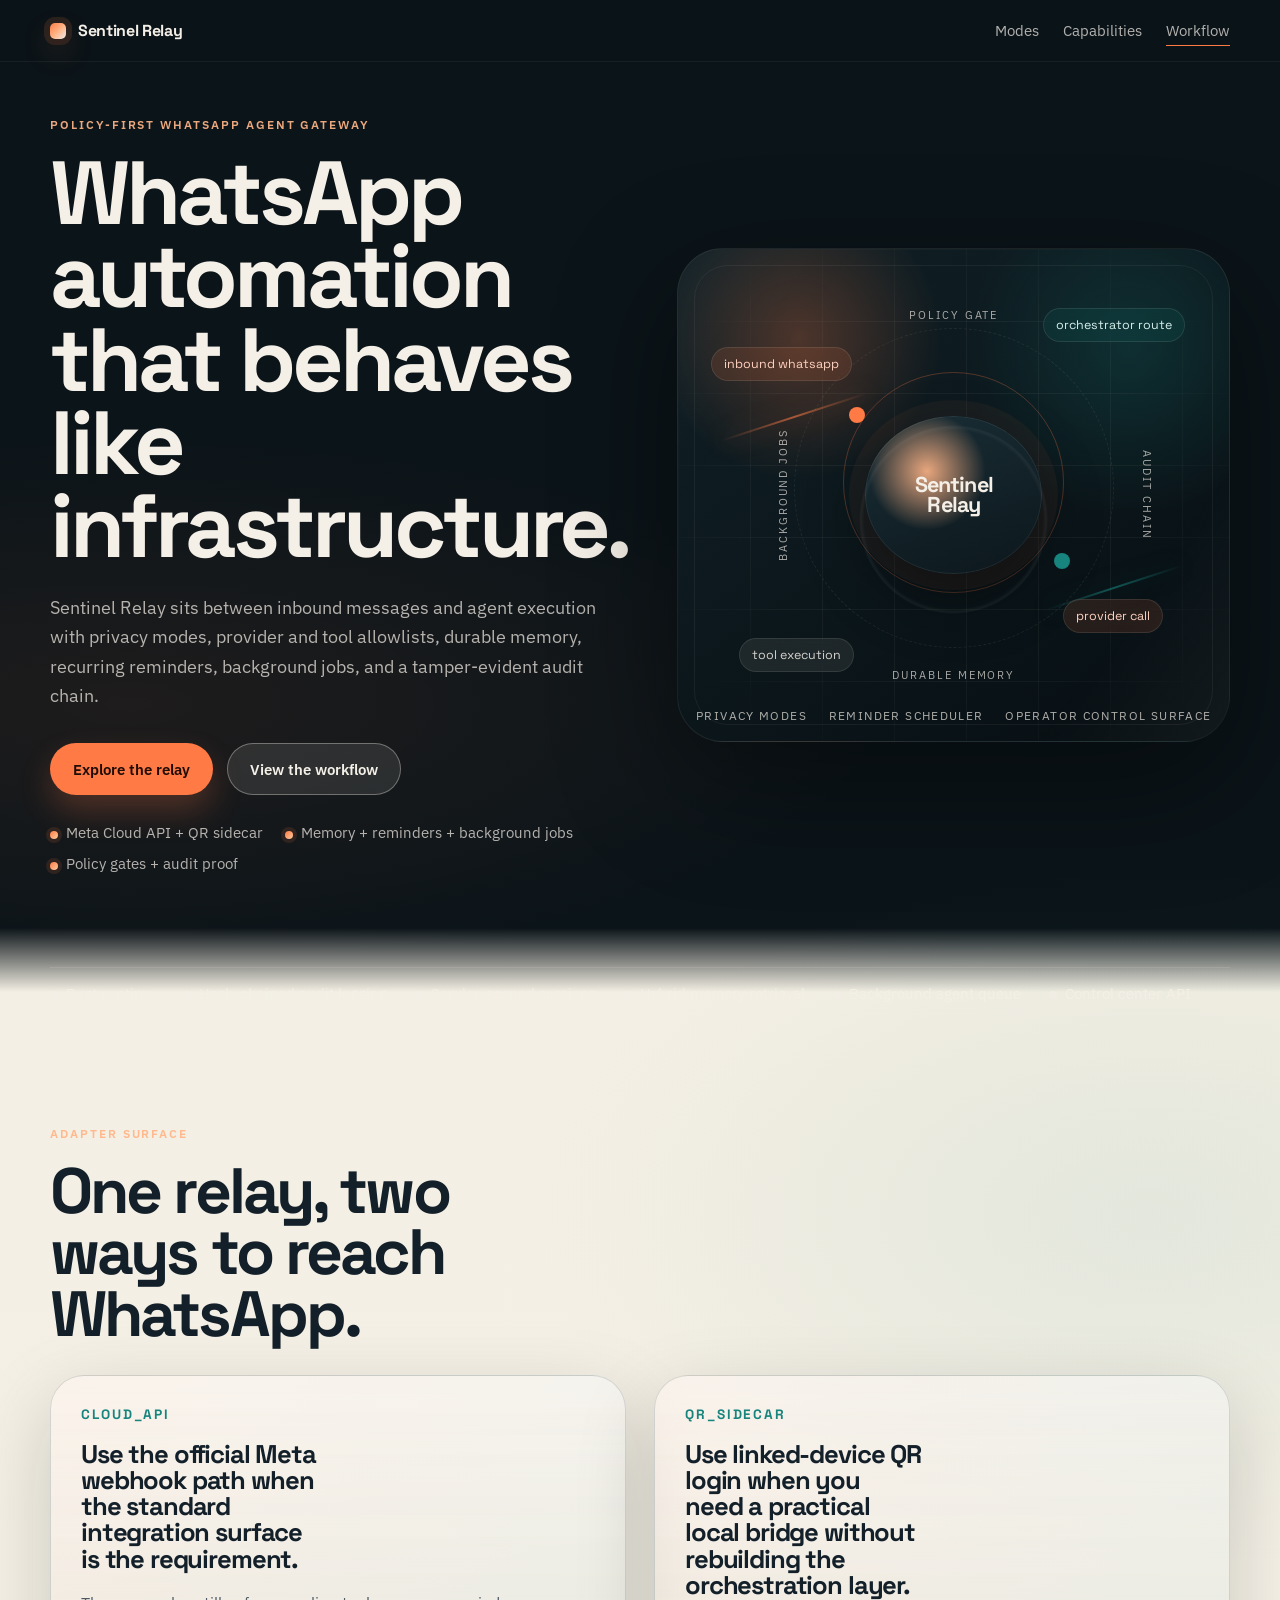
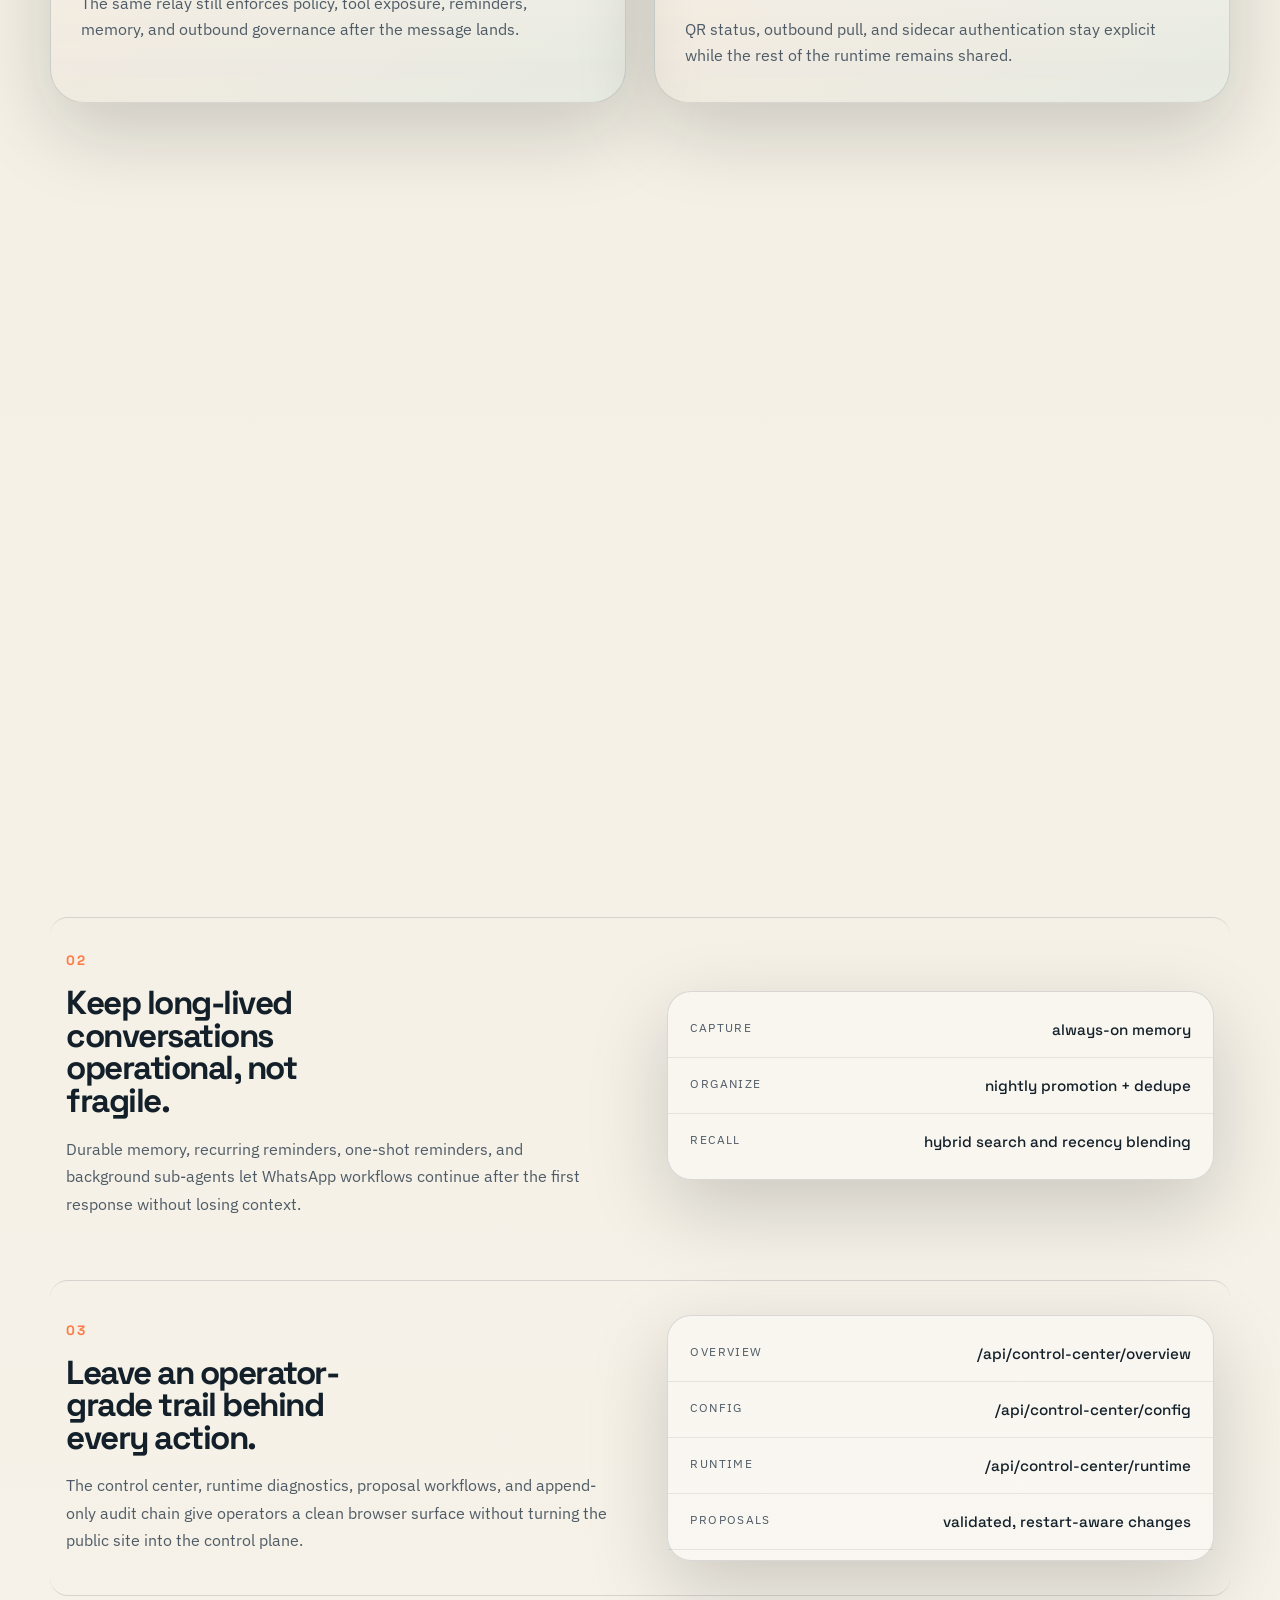
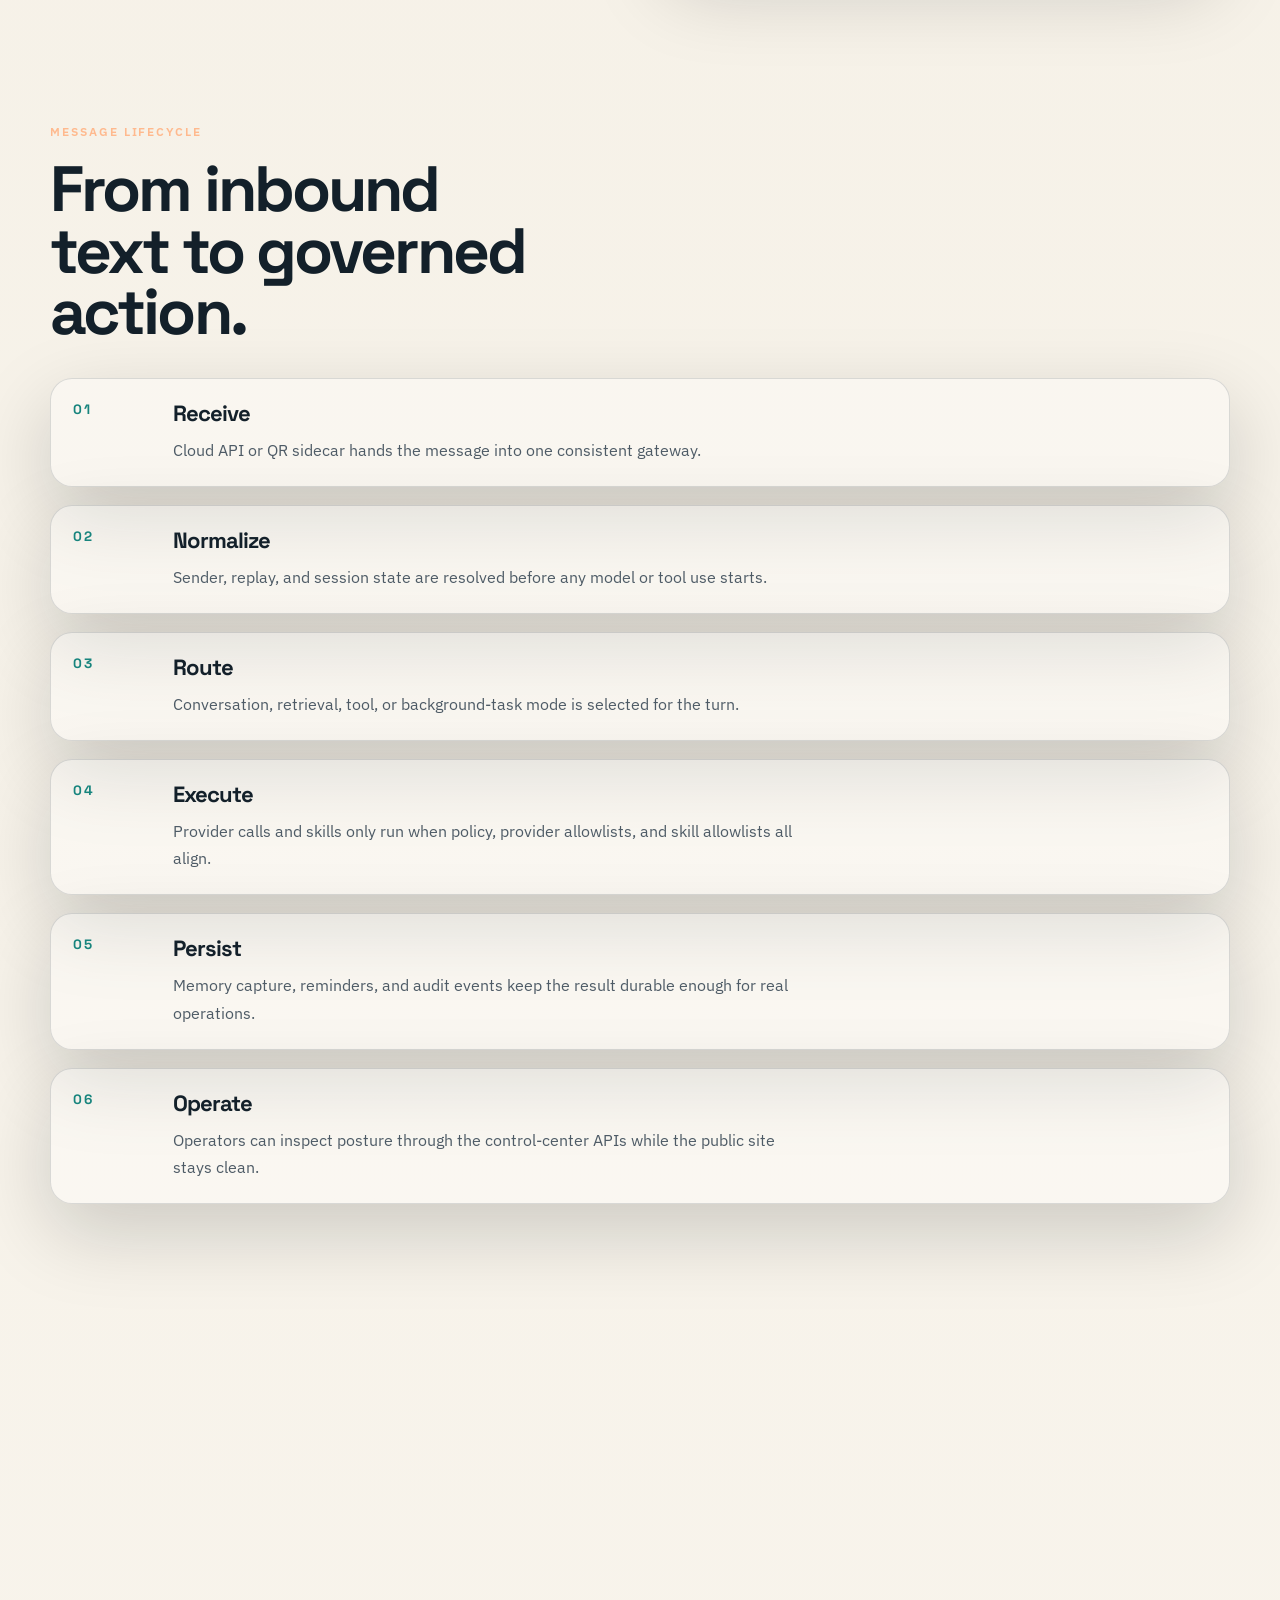
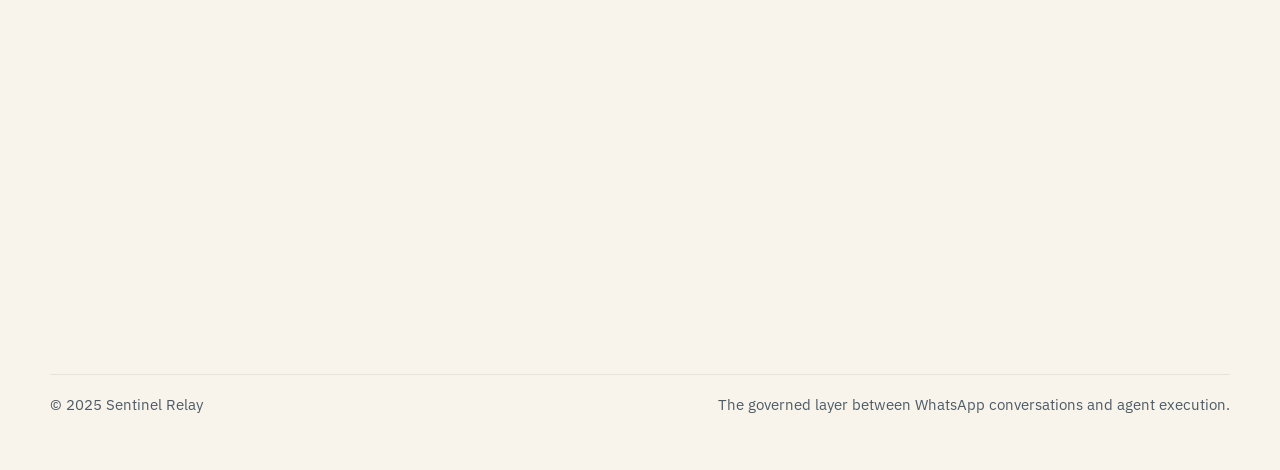
==== index.html @ 9d6b8638 "Import standalone marketing website from sentinel-relay" ====
<!DOCTYPE html>
<html lang="en">
<head>
    <meta charset="UTF-8">
    <meta name="viewport" content="width=device-width, initial-scale=1.0">
    <title>Sentinel Relay | Secure WhatsApp Agent Gateway</title>
    <meta name="description" content="Sentinel Relay is a security-first WhatsApp agent gateway with privacy modes, durable memory, recurring reminders, background jobs, and tamper-evident audit logging.">
    <meta name="theme-color" content="#0b1419">
    <meta name="color-scheme" content="light">
    <link rel="canonical" href="https://sentinelrelay.com/">
    <meta property="og:type" content="website">
    <meta property="og:site_name" content="Sentinel Relay">
    <meta property="og:title" content="Sentinel Relay | Secure WhatsApp Agent Gateway">
    <meta property="og:description" content="WhatsApp automation that behaves like infrastructure, with policy gates, durable memory, recurring reminders, and proof-grade audit trails.">
    <meta property="og:url" content="https://sentinelrelay.com/">
    <meta property="og:image" content="https://sentinelrelay.com/assets/og-image.png">
    <meta name="twitter:card" content="summary_large_image">
    <meta name="twitter:title" content="Sentinel Relay | Secure WhatsApp Agent Gateway">
    <meta name="twitter:description" content="A policy-first relay for governed WhatsApp automation.">
    <link rel="icon" href="./assets/favicon.svg" type="image/svg+xml">
    <link rel="stylesheet" href="./assets/style.css">
    <script type="application/ld+json">
        {
            "@context": "https://schema.org",
            "@type": "SoftwareApplication",
            "name": "Sentinel Relay",
            "url": "https://sentinelrelay.com/",
            "applicationCategory": "BusinessApplication",
            "operatingSystem": "Linux, macOS, Docker",
            "description": "Security-first WhatsApp agent gateway with privacy modes, durable memory, recurring reminders, background jobs, and tamper-evident audit logging."
        }
    </script>
</head>
<body>
    <div class="hero-shell">
        <header class="site-header">
            <a class="brand" href="#top" aria-label="Sentinel Relay home">
                <span class="brand-mark" aria-hidden="true"></span>
                <span class="brand-wordmark">Sentinel Relay</span>
            </a>
            <nav class="site-nav" aria-label="Primary">
                <a href="#modes">Modes</a>
                <a href="#capabilities">Capabilities</a>
                <a href="#workflow">Workflow</a>
            </nav>
        </header>

        <main id="top">
            <section class="hero">
                <div class="hero-copy">
                    <p class="eyebrow">Policy-first WhatsApp agent gateway</p>
                    <h1>WhatsApp automation that behaves like infrastructure.</h1>
                    <p class="lede">
                        Sentinel Relay sits between inbound messages and agent execution with privacy modes,
                        provider and tool allowlists, durable memory, recurring reminders, background jobs,
                        and a tamper-evident audit chain.
                    </p>
                    <div class="cta-row">
                        <a class="button button-primary" href="#capabilities">Explore the relay</a>
                        <a class="button button-secondary" href="#workflow">View the workflow</a>
                    </div>
                    <ul class="hero-signals" aria-label="Key product attributes">
                        <li>Meta Cloud API + QR sidecar</li>
                        <li>Memory + reminders + background jobs</li>
                        <li>Policy gates + audit proof</li>
                    </ul>
                    <p class="sr-only">Diagram showing Sentinel Relay as a central hub processing inbound WhatsApp messages through policy gates, tool execution, provider calls, and durable memory.</p>
                </div>

                <div class="hero-visual" aria-hidden="true">
                    <div class="relay-stage" data-tilt>
                        <div class="stage-grid"></div>
                        <div class="orbit orbit-outer"></div>
                        <div class="orbit orbit-inner"></div>
                        <div class="beam beam-inbound"></div>
                        <div class="beam beam-outbound"></div>
                        <div class="relay-core">
                            <span>Sentinel<br>Relay</span>
                        </div>
                        <div class="stage-label stage-label-top">policy gate</div>
                        <div class="stage-label stage-label-right">audit chain</div>
                        <div class="stage-label stage-label-bottom">durable memory</div>
                        <div class="stage-label stage-label-left">background jobs</div>
                        <div class="signal-tag signal-tag-inbound">inbound whatsapp</div>
                        <div class="signal-tag signal-tag-route">orchestrator route</div>
                        <div class="signal-tag signal-tag-tools">tool execution</div>
                        <div class="signal-tag signal-tag-provider">provider call</div>
                        <div class="signal-pulse signal-pulse-a"></div>
                        <div class="signal-pulse signal-pulse-b"></div>
                        <div class="stage-footer">
                            <span>privacy modes</span>
                            <span>reminder scheduler</span>
                            <span>operator control surface</span>
                        </div>
                    </div>
                </div>
            </section>

            <section class="proof-strip" aria-label="Product highlights">
                <p>Rust runtime</p>
                <p>Hash-chained audit logging</p>
                <p>Sender-scoped sessions</p>
                <p>Hybrid memory retrieval</p>
                <p>Background agent queue</p>
                <p>Control center API</p>
            </section>

            <section class="section modes" id="modes" data-reveal>
                <div class="section-heading">
                    <p class="eyebrow">Adapter surface</p>
                    <h2>One relay, two ways to reach WhatsApp.</h2>
                </div>
                <div class="mode-band">
                    <article class="mode-lane">
                        <p class="mode-token">cloud_api</p>
                        <h3>Use the official Meta webhook path when the standard integration surface is the requirement.</h3>
                        <p>The same relay still enforces policy, tool exposure, reminders, memory, and outbound governance after the message lands.</p>
                    </article>
                    <article class="mode-lane">
                        <p class="mode-token">qr_sidecar</p>
                        <h3>Use linked-device QR login when you need a practical local bridge without rebuilding the orchestration layer.</h3>
                        <p>QR status, outbound pull, and sidecar authentication stay explicit while the rest of the runtime remains shared.</p>
                    </article>
                </div>
            </section>

            <section class="section capabilities" id="capabilities">
                <div class="section-heading" data-reveal>
                    <p class="eyebrow">Governed automation</p>
                    <h2>Built for teams that need control before convenience.</h2>
                </div>

                <article class="capability capability-policy" data-reveal>
                    <div class="capability-copy">
                        <p class="capability-index">01</p>
                        <h3>Protect the boundary around every tool and provider call.</h3>
                        <p>
                            Sentinel Relay keeps privacy modes, allowlists, signature verification, replay checks,
                            and structured denials inside the runtime instead of hoping prompt text does the job.
                        </p>
                    </div>
                    <div class="capability-visual policy-visual" aria-hidden="true">
                        <span>local_only</span>
                        <span>redacted_remote</span>
                        <span>full_remote</span>
                        <span>allowlisted skills</span>
                        <span>provider timeouts</span>
                        <span>token-authenticated bridge</span>
                    </div>
                </article>

                <article class="capability capability-memory" data-reveal>
                    <div class="capability-copy">
                        <p class="capability-index">02</p>
                        <h3>Keep long-lived conversations operational, not fragile.</h3>
                        <p>
                            Durable memory, recurring reminders, one-shot reminders, and background sub-agents let
                            WhatsApp workflows continue after the first response without losing context.
                        </p>
                    </div>
                    <div class="capability-visual memory-visual" aria-hidden="true">
                        <div><span>capture</span><strong>always-on memory</strong></div>
                        <div><span>organize</span><strong>nightly promotion + dedupe</strong></div>
                        <div><span>recall</span><strong>hybrid search and recency blending</strong></div>
                    </div>
                </article>

                <article class="capability capability-ops" data-reveal>
                    <div class="capability-copy">
                        <p class="capability-index">03</p>
                        <h3>Leave an operator-grade trail behind every action.</h3>
                        <p>
                            The control center, runtime diagnostics, proposal workflows, and append-only audit chain
                            give operators a clean browser surface without turning the public site into the control plane.
                        </p>
                    </div>
                    <div class="capability-visual ops-visual" aria-hidden="true">
                        <div class="ops-line"><span>overview</span><strong>/api/control-center/overview</strong></div>
                        <div class="ops-line"><span>config</span><strong>/api/control-center/config</strong></div>
                        <div class="ops-line"><span>runtime</span><strong>/api/control-center/runtime</strong></div>
                        <div class="ops-line"><span>proposals</span><strong>validated, restart-aware changes</strong></div>
                    </div>
                </article>
            </section>

            <section class="section workflow" id="workflow">
                <div class="section-heading" data-reveal>
                    <p class="eyebrow">Message lifecycle</p>
                    <h2>From inbound text to governed action.</h2>
                </div>
                <ol class="flow-rail" data-reveal>
                    <li>
                        <span class="flow-step">01</span>
                        <div>
                            <h3>Receive</h3>
                            <p>Cloud API or QR sidecar hands the message into one consistent gateway.</p>
                        </div>
                    </li>
                    <li>
                        <span class="flow-step">02</span>
                        <div>
                            <h3>Normalize</h3>
                            <p>Sender, replay, and session state are resolved before any model or tool use starts.</p>
                        </div>
                    </li>
                    <li>
                        <span class="flow-step">03</span>
                        <div>
                            <h3>Route</h3>
                            <p>Conversation, retrieval, tool, or background-task mode is selected for the turn.</p>
                        </div>
                    </li>
                    <li>
                        <span class="flow-step">04</span>
                        <div>
                            <h3>Execute</h3>
                            <p>Provider calls and skills only run when policy, provider allowlists, and skill allowlists all align.</p>
                        </div>
                    </li>
                    <li>
                        <span class="flow-step">05</span>
                        <div>
                            <h3>Persist</h3>
                            <p>Memory capture, reminders, and audit events keep the result durable enough for real operations.</p>
                        </div>
                    </li>
                    <li>
                        <span class="flow-step">06</span>
                        <div>
                            <h3>Operate</h3>
                            <p>Operators can inspect posture through the control-center APIs while the public site stays clean.</p>
                        </div>
                    </li>
                </ol>
            </section>


            <section class="section final-cta" data-reveal>
                <p class="eyebrow">Sentinel Relay</p>
                <h2>When the chat surface is simple, the control plane should still be serious.</h2>
                <p>
                    Build WhatsApp workflows on a relay that remembers context, enforces boundaries,
                    and leaves proof behind.
                </p>
                <div class="cta-row">
                    <a class="button button-primary" href="#top">Back to top</a>
                    <a class="button button-secondary" href="#workflow">Review the flow</a>
                </div>
            </section>
        </main>

        <footer class="site-footer">
            <p>&copy; 2025 Sentinel Relay</p>
            <p>The governed layer between WhatsApp conversations and agent execution.</p>
        </footer>
    </div>

    <script src="./assets/app.js"></script>
</body>
</html>
---- assets/style.css ----
@import url("https://fonts.googleapis.com/css2?family=IBM+Plex+Sans:wght@400;500;600&family=Space+Grotesk:wght@400;500;700&display=swap");

:root {
    --paper: #f4efe4;
    --paper-strong: #ece5d8;
    --ink: #13202a;
    --ink-soft: #4e5b66;
    --ink-faint: rgba(19, 32, 42, 0.13);
    --hero: #0b1419;
    --hero-soft: #112127;
    --hero-ink: #f4efe7;
    --hero-muted: rgba(244, 239, 231, 0.72);
    --signal: #ff7a45;
    --signal-soft: rgba(255, 122, 69, 0.18);
    --teal: #17847d;
    --teal-soft: rgba(23, 132, 125, 0.18);
    --line: rgba(19, 32, 42, 0.14);
    --line-hero: rgba(244, 239, 231, 0.12);
    --shadow-soft: 0 28px 80px rgba(9, 15, 18, 0.18);
    --shadow-hero: 0 38px 120px rgba(0, 0, 0, 0.42);
    --radius-xl: 34px;
    --radius-lg: 24px;
    --radius-md: 18px;
    --page-width: min(1180px, calc(100vw - 40px));
}

* {
    box-sizing: border-box;
}

html {
    scroll-behavior: smooth;
}

body {
    margin: 0;
    color: var(--ink);
    background:
        radial-gradient(1200px 420px at 10% 44rem, rgba(255, 122, 69, 0.08), transparent 64%),
        radial-gradient(920px 520px at 90% 76rem, rgba(23, 132, 125, 0.08), transparent 68%),
        linear-gradient(180deg, var(--hero) 0, var(--hero) 58rem, var(--paper) 62rem, #f8f4ec 100%);
    font-family: "IBM Plex Sans", "Avenir Next", sans-serif;
    text-rendering: optimizeLegibility;
}

a {
    color: inherit;
    text-decoration: none;
}

button,
.button {
    font: inherit;
}

.hero-shell {
    width: 100%;
}

.site-header,
.section,
.proof-strip,
.site-footer {
    width: var(--page-width);
    margin-left: auto;
    margin-right: auto;
}

.site-header {
    padding: 20px 0;
    display: flex;
    align-items: center;
    justify-content: space-between;
    gap: 24px;
    position: sticky;
    top: 0;
    z-index: 100;
}

.site-header::before {
    content: "";
    position: absolute;
    top: 0;
    left: 50%;
    transform: translateX(-50%);
    width: 100vw;
    height: 100%;
    background: rgba(11, 20, 25, 0.88);
    backdrop-filter: blur(16px);
    -webkit-backdrop-filter: blur(16px);
    border-bottom: 1px solid rgba(244, 239, 231, 0.06);
    z-index: -1;
}

.brand {
    display: inline-flex;
    align-items: center;
    gap: 12px;
    color: var(--hero-ink);
    font-family: "Space Grotesk", "Avenir Next", sans-serif;
    font-size: 1rem;
    font-weight: 700;
    letter-spacing: -0.02em;
}

.brand-mark {
    width: 16px;
    height: 16px;
    border-radius: 5px;
    background:
        linear-gradient(135deg, var(--signal), #ffb486 52%, rgba(255, 255, 255, 0.92) 100%);
    box-shadow:
        0 0 0 6px rgba(255, 122, 69, 0.12),
        0 12px 28px rgba(255, 122, 69, 0.25);
}

.site-nav {
    display: inline-flex;
    align-items: center;
    gap: 24px;
    color: var(--hero-muted);
    font-size: 0.92rem;
}

.site-nav a {
    position: relative;
}

.site-nav a::after {
    content: "";
    position: absolute;
    left: 0;
    right: 0;
    bottom: -6px;
    height: 1px;
    background: var(--signal);
    transform: scaleX(0);
    transform-origin: left center;
    transition: transform 180ms ease;
}

.site-nav a:hover::after,
.site-nav a:focus-visible::after,
.site-nav a.is-active::after {
    transform: scaleX(1);
}

.hero {
    width: var(--page-width);
    min-height: min(100svh - 72px, 780px);
    margin: 0 auto;
    padding: 56px 0 84px;
    display: grid;
    grid-template-columns: 1fr minmax(0, 1.1fr);
    gap: 48px;
    align-items: center;
}

.hero-copy,
.hero-visual,
[data-reveal] {
    opacity: 0;
    transform: translateY(24px);
    transition:
        opacity 700ms ease,
        transform 700ms cubic-bezier(0.2, 0.8, 0.2, 1);
}

body.is-ready .hero-copy,
body.is-ready .hero-visual,
[data-reveal].is-visible {
    opacity: 1;
    transform: translateY(0);
}

.hero-copy {
    transition-delay: 80ms;
}

.hero-visual {
    transition-delay: 160ms;
}

.eyebrow {
    margin: 0 0 20px;
    color: rgba(255, 180, 134, 0.92);
    text-transform: uppercase;
    letter-spacing: 0.16em;
    font-size: 0.76rem;
    font-weight: 600;
}

.hero h1,
.section h2,
.capability h3,
.flow-rail h3,
.mode-lane h3,
.final-cta h2 {
    font-family: "Space Grotesk", "Avenir Next", sans-serif;
    letter-spacing: -0.045em;
}

.hero h1 {
    margin: 0;
    color: var(--hero-ink);
    font-size: clamp(3.4rem, 7vw, 6.8rem);
    line-height: 0.93;
}

.lede {
    margin: 24px 0 0;
    max-width: 35rem;
    color: var(--hero-muted);
    font-size: 1.12rem;
    line-height: 1.65;
}

.cta-row {
    display: flex;
    flex-wrap: wrap;
    gap: 14px;
    margin-top: 32px;
}

.button {
    display: inline-flex;
    align-items: center;
    justify-content: center;
    min-height: 52px;
    padding: 0 22px;
    border-radius: 999px;
    border: 1px solid transparent;
    font-size: 0.96rem;
    font-weight: 600;
    transition:
        transform 180ms ease,
        border-color 180ms ease,
        background-color 180ms ease,
        color 180ms ease;
}

.button:hover,
.button:focus-visible {
    transform: translateY(-2px);
}

.button-primary {
    background: var(--signal);
    color: #1f0c05;
    box-shadow: 0 16px 32px rgba(255, 122, 69, 0.24);
}

.button-secondary {
    border-color: rgba(244, 239, 231, 0.35);
    background: rgba(244, 239, 231, 0.1);
    color: var(--hero-ink);
}

.button-secondary:hover,
.button-secondary:focus-visible {
    border-color: rgba(244, 239, 231, 0.5);
    background: rgba(244, 239, 231, 0.15);
}

.hero-signals {
    list-style: none;
    padding: 0;
    margin: 28px 0 0;
    display: flex;
    flex-wrap: wrap;
    gap: 12px 22px;
    color: var(--hero-muted);
    font-size: 0.93rem;
}

.hero-signals li {
    position: relative;
    padding-left: 16px;
}

.hero-signals li::before {
    content: "";
    position: absolute;
    left: 0;
    top: 0.58em;
    width: 8px;
    height: 8px;
    border-radius: 50%;
    background: linear-gradient(135deg, var(--signal), #ffcc9e);
    box-shadow: 0 0 0 4px rgba(255, 122, 69, 0.12);
}

.hero-visual {
    position: relative;
    display: flex;
    justify-content: flex-end;
}

.relay-stage {
    --tilt-x: 0deg;
    --tilt-y: 0deg;
    position: relative;
    width: min(100%, 720px);
    aspect-ratio: 1.03 / 0.92;
    border-radius: 46px;
    overflow: hidden;
    background:
        radial-gradient(circle at 22% 18%, rgba(255, 122, 69, 0.26), transparent 24%),
        radial-gradient(circle at 82% 20%, rgba(23, 132, 125, 0.22), transparent 28%),
        linear-gradient(145deg, rgba(17, 33, 39, 0.98), rgba(7, 14, 18, 0.98));
    border: 1px solid rgba(244, 239, 231, 0.08);
    box-shadow: var(--shadow-hero);
    transform: perspective(1400px) rotateX(var(--tilt-x)) rotateY(var(--tilt-y)) translateZ(0);
    transition: transform 180ms ease-out;
}

.relay-stage::before {
    content: "";
    position: absolute;
    inset: 16px;
    border-radius: 34px;
    border: 1px solid rgba(244, 239, 231, 0.06);
    pointer-events: none;
}

.relay-stage::after {
    content: "";
    position: absolute;
    inset: 0;
    background:
        linear-gradient(125deg, rgba(255, 255, 255, 0.02), transparent 22%, transparent 78%, rgba(255, 255, 255, 0.05)),
        radial-gradient(circle at 50% 55%, transparent 0 23%, rgba(255, 255, 255, 0.05) 24%, transparent 24.5%);
    pointer-events: none;
}

.stage-grid {
    position: absolute;
    inset: 0;
    background-image:
        linear-gradient(rgba(244, 239, 231, 0.05) 1px, transparent 1px),
        linear-gradient(90deg, rgba(244, 239, 231, 0.05) 1px, transparent 1px);
    background-size: 72px 72px;
    mask-image: radial-gradient(circle at center, black 48%, transparent 88%);
}

.orbit,
.beam,
.relay-core,
.stage-label,
.signal-tag,
.signal-pulse,
.stage-footer {
    position: absolute;
}

.orbit {
    border-radius: 50%;
    border: 1px solid rgba(244, 239, 231, 0.08);
}

.orbit-outer {
    width: 58%;
    aspect-ratio: 1;
    left: 21%;
    top: 16%;
    border-style: dashed;
    animation: orbit-spin 20s linear infinite;
}

.orbit-inner {
    width: 40%;
    aspect-ratio: 1;
    left: 30%;
    top: 25%;
    border-color: rgba(255, 122, 69, 0.28);
    animation: orbit-spin 12s linear infinite reverse;
}

.beam {
    height: 2px;
    background: linear-gradient(90deg, transparent, rgba(255, 122, 69, 0.6), transparent);
    box-shadow: 0 0 24px rgba(255, 122, 69, 0.35);
}

.beam-inbound {
    width: 28%;
    left: 7%;
    top: 34%;
    transform: rotate(-18deg);
}

.beam-outbound {
    width: 26%;
    right: 8%;
    bottom: 31%;
    transform: rotate(-18deg);
    background: linear-gradient(90deg, transparent, rgba(23, 132, 125, 0.6), transparent);
    box-shadow: 0 0 24px rgba(23, 132, 125, 0.28);
}

.relay-core {
    inset: 34% 34%;
    display: grid;
    place-items: center;
    border-radius: 50%;
    background:
        radial-gradient(circle at 35% 35%, rgba(255, 180, 134, 0.9), transparent 38%),
        linear-gradient(160deg, #1a2e36, #0c171c);
    box-shadow:
        inset 0 0 0 1px rgba(244, 239, 231, 0.08),
        0 0 0 16px rgba(255, 122, 69, 0.05),
        0 26px 60px rgba(0, 0, 0, 0.4);
    color: var(--hero-ink);
    text-align: center;
    font-family: "Space Grotesk", "Avenir Next", sans-serif;
    font-size: clamp(1rem, 2vw, 1.35rem);
    font-weight: 700;
    letter-spacing: -0.04em;
    line-height: 0.94;
}

.stage-label {
    color: rgba(244, 239, 231, 0.68);
    text-transform: uppercase;
    letter-spacing: 0.18em;
    font-size: 0.67rem;
}

.stage-label-top {
    top: 12%;
    left: 50%;
    transform: translateX(-50%);
}

.stage-label-right {
    right: 7%;
    top: 50%;
    transform: translateY(-50%) rotate(90deg);
}

.stage-label-bottom {
    bottom: 12%;
    left: 50%;
    transform: translateX(-50%);
}

.stage-label-left {
    left: 7%;
    top: 50%;
    transform: translateY(-50%) rotate(-90deg);
}

.signal-tag {
    padding: 8px 12px;
    border-radius: 999px;
    border: 1px solid rgba(244, 239, 231, 0.1);
    backdrop-filter: blur(10px);
    font-family: "Space Grotesk", "Avenir Next", sans-serif;
    font-size: 0.78rem;
    white-space: nowrap;
}

.signal-tag-inbound {
    top: 20%;
    left: 6%;
    color: #ffd2c1;
    background: rgba(255, 122, 69, 0.12);
}

.signal-tag-route {
    top: 12%;
    right: 8%;
    color: #d7f0ed;
    background: rgba(23, 132, 125, 0.12);
}

.signal-tag-tools {
    bottom: 14%;
    left: 11%;
    color: rgba(244, 239, 231, 0.86);
    background: rgba(244, 239, 231, 0.08);
}

.signal-tag-provider {
    right: 12%;
    bottom: 22%;
    color: #ffd2c1;
    background: rgba(255, 122, 69, 0.12);
}

.signal-pulse {
    width: 16px;
    height: 16px;
    border-radius: 50%;
    background: var(--signal);
    box-shadow: 0 0 0 0 rgba(255, 122, 69, 0.38);
    animation: pulse 2.8s ease-out infinite;
}

.signal-pulse-a {
    top: 32%;
    left: 31%;
}

.signal-pulse-b {
    right: 29%;
    bottom: 35%;
    background: var(--teal);
    box-shadow: 0 0 0 0 rgba(23, 132, 125, 0.34);
    animation-delay: 1.1s;
}

.stage-footer {
    left: 18px;
    right: 18px;
    bottom: 18px;
    display: flex;
    justify-content: space-between;
    gap: 12px;
    color: rgba(244, 239, 231, 0.7);
    font-size: 0.72rem;
    text-transform: uppercase;
    letter-spacing: 0.12em;
}

.proof-strip {
    margin-top: 10px;
    padding: 16px 0 10px;
    display: flex;
    flex-wrap: wrap;
    gap: 14px 28px;
    color: rgba(244, 239, 231, 0.9);
    border-top: 1px solid var(--line-hero);
    border-bottom: 1px solid var(--line-hero);
}

.proof-strip p {
    margin: 0;
    position: relative;
    padding-left: 16px;
    font-size: 0.92rem;
}

.proof-strip p::before {
    content: "";
    position: absolute;
    left: 0;
    top: 0.5em;
    width: 8px;
    height: 8px;
    border-radius: 50%;
    background: rgba(244, 239, 231, 0.6);
}

.section {
    padding: 112px 0 0;
}

.section-heading {
    max-width: 54rem;
}

.section h2 {
    margin: 0;
    font-size: clamp(2.2rem, 5vw, 4.3rem);
    line-height: 0.96;
    max-width: 12ch;
}

.section-heading + * {
    margin-top: 30px;
}

.modes {
    color: var(--ink);
}

.mode-band {
    display: grid;
    grid-template-columns: repeat(2, minmax(0, 1fr));
    gap: 28px;
}

.mode-lane {
    padding: 30px 30px 34px;
    min-height: 300px;
    border-radius: var(--radius-xl);
    background:
        linear-gradient(180deg, rgba(255, 255, 255, 0.52), rgba(255, 255, 255, 0.12)),
        linear-gradient(145deg, rgba(255, 122, 69, 0.08), rgba(23, 132, 125, 0.08));
    border: 1px solid var(--line);
    box-shadow: var(--shadow-soft);
    transition: transform 220ms ease, box-shadow 220ms ease;
}

.mode-lane:hover {
    transform: translateY(-3px);
    box-shadow: 0 32px 90px rgba(9, 15, 18, 0.22);
}

.mode-token,
.capability-index,
.flow-step {
    margin: 0 0 18px;
    font-family: "Space Grotesk", "Avenir Next", sans-serif;
    font-size: 0.85rem;
    font-weight: 700;
    letter-spacing: 0.14em;
    text-transform: uppercase;
}

.mode-token {
    color: var(--teal);
}

.mode-lane h3 {
    margin: 0;
    font-size: clamp(1.5rem, 2vw, 2rem);
    line-height: 1.02;
    max-width: 14ch;
}

.mode-lane p:last-child {
    margin: 18px 0 0;
    max-width: 30rem;
    color: var(--ink-soft);
    line-height: 1.65;
}

.capabilities {
    display: grid;
    gap: 28px;
}

.capability {
    padding: 34px 16px;
    border-top: 1px solid var(--line);
    display: grid;
    grid-template-columns: 0.92fr minmax(280px, 0.88fr);
    gap: 30px;
    align-items: center;
    border-radius: var(--radius-md);
    transition: background-color 200ms ease;
}

.capability:hover {
    background-color: rgba(255, 255, 255, 0.18);
}

.capability:last-child {
    border-bottom: 1px solid var(--line);
}

.capability-index {
    color: var(--signal);
}

.capability h3 {
    margin: 0;
    font-size: clamp(1.7rem, 2.6vw, 2.7rem);
    line-height: 0.98;
    max-width: 14ch;
}

.capability-copy p:last-child {
    margin: 18px 0 0;
    max-width: 34rem;
    color: var(--ink-soft);
    line-height: 1.72;
}

.capability-visual {
    border-radius: var(--radius-lg);
    border: 1px solid var(--line);
    background: rgba(255, 255, 255, 0.38);
    box-shadow: var(--shadow-soft);
}

.policy-visual {
    padding: 20px;
    display: grid;
    grid-template-columns: repeat(2, minmax(0, 1fr));
    gap: 12px;
}

.policy-visual span {
    display: inline-flex;
    align-items: center;
    min-height: 54px;
    padding: 0 14px;
    border-radius: 16px;
    background: rgba(11, 20, 25, 0.03);
    color: var(--ink);
    font-family: "Space Grotesk", "Avenir Next", sans-serif;
    font-size: 0.9rem;
}

.memory-visual {
    padding: 10px 0;
}

.memory-visual div,
.ops-line,
.deployment-spec div {
    display: flex;
    justify-content: space-between;
    gap: 16px;
    padding: 18px 22px;
    border-bottom: 1px solid rgba(19, 32, 42, 0.09);
}

.memory-visual div:last-child,
.deployment-spec div:last-child {
    border-bottom: none;
}

.memory-visual span,
.ops-line span,
.deployment-spec span {
    color: var(--ink-soft);
    text-transform: uppercase;
    letter-spacing: 0.12em;
    font-size: 0.72rem;
}

.memory-visual strong,
.ops-line strong,
.deployment-spec strong {
    font-family: "Space Grotesk", "Avenir Next", sans-serif;
    font-size: 0.95rem;
    font-weight: 500;
    text-align: right;
}

.ops-visual {
    padding: 10px 0;
}

.workflow {
    padding-top: 128px;
}

.flow-rail {
    list-style: none;
    padding: 0;
    margin: 34px 0 0;
    display: grid;
    gap: 18px;
}

.flow-rail li {
    padding: 20px 22px 22px;
    display: grid;
    grid-template-columns: 88px minmax(0, 1fr);
    gap: 12px;
    border-radius: 22px;
    background: rgba(255, 255, 255, 0.34);
    border: 1px solid var(--line);
    box-shadow: var(--shadow-soft);
    opacity: 0;
    transform: translateY(16px);
    transition: opacity 500ms ease, transform 500ms ease, box-shadow 220ms ease;
}

.flow-rail.is-visible li {
    opacity: 1;
    transform: translateY(0);
}

.flow-rail.is-visible li:nth-child(2) { transition-delay: 80ms; }
.flow-rail.is-visible li:nth-child(3) { transition-delay: 160ms; }
.flow-rail.is-visible li:nth-child(4) { transition-delay: 240ms; }
.flow-rail.is-visible li:nth-child(5) { transition-delay: 320ms; }
.flow-rail.is-visible li:nth-child(6) { transition-delay: 400ms; }

.flow-rail li:hover {
    box-shadow: 0 32px 90px rgba(9, 15, 18, 0.22);
}

.flow-step {
    color: var(--teal);
    margin: 2px 0 0;
}

.flow-rail h3 {
    margin: 0;
    font-size: 1.38rem;
}

.flow-rail p {
    margin: 10px 0 0;
    color: var(--ink-soft);
    line-height: 1.7;
    max-width: 40rem;
}

.deployment {
    padding: 34px 0;
    display: grid;
    grid-template-columns: 0.95fr minmax(320px, 0.85fr);
    gap: 24px;
    align-items: start;
}

.deployment h2 {
    max-width: 10.5ch;
}

.deployment h2 span {
    color: var(--signal);
}

.deployment-copy p:last-child {
    margin: 22px 0 0;
    max-width: 33rem;
    color: var(--ink-soft);
    line-height: 1.72;
}

.deployment-spec {
    border-radius: var(--radius-xl);
    border: 1px solid var(--line);
    background:
        linear-gradient(180deg, rgba(255, 255, 255, 0.52), rgba(255, 255, 255, 0.18)),
        linear-gradient(145deg, rgba(23, 132, 125, 0.07), rgba(255, 122, 69, 0.06));
    box-shadow: var(--shadow-soft);
    overflow: hidden;
}

.final-cta {
    margin-top: 128px;
    padding: 48px 0 92px;
    border-top: 1px solid var(--line);
}

.final-cta h2 {
    margin: 0;
    max-width: 12ch;
    font-size: clamp(2.2rem, 5vw, 4.6rem);
    line-height: 0.95;
}

.final-cta p:nth-of-type(2) {
    margin: 20px 0 0;
    max-width: 34rem;
    color: var(--ink-soft);
    font-size: 1.05rem;
    line-height: 1.72;
}

.site-footer {
    padding: 0 0 56px;
    display: flex;
    justify-content: space-between;
    gap: 20px;
    color: var(--ink-soft);
    font-size: 0.92rem;
    border-top: 1px solid rgba(19, 32, 42, 0.08);
}

.site-footer p {
    margin: 20px 0 0;
}

@keyframes orbit-spin {
    to {
        transform: rotate(360deg);
    }
}

@keyframes pulse {
    0% {
        box-shadow: 0 0 0 0 rgba(255, 122, 69, 0.38);
    }

    100% {
        box-shadow: 0 0 0 24px rgba(255, 122, 69, 0);
    }
}

@media (prefers-reduced-motion: reduce) {
    html {
        scroll-behavior: auto;
    }

    *,
    *::before,
    *::after {
        animation: none !important;
        transition: none !important;
    }

    .hero-copy,
    .hero-visual,
    [data-reveal],
    .flow-rail li {
        opacity: 1;
        transform: none;
    }
}

@media (max-width: 1120px) {
    body {
        background:
            radial-gradient(760px 320px at 10% 36rem, rgba(255, 122, 69, 0.08), transparent 64%),
            radial-gradient(640px 340px at 90% 70rem, rgba(23, 132, 125, 0.08), transparent 68%),
            linear-gradient(180deg, var(--hero) 0, var(--hero) 60rem, var(--paper) 64rem, #f8f4ec 100%);
    }

    .hero {
        min-height: auto;
        grid-template-columns: 1fr;
        padding-top: 48px;
        gap: 28px;
    }

    .hero-visual {
        justify-content: stretch;
    }

    .relay-stage {
        width: 100%;
    }

    .mode-band,
    .capability,
    .deployment {
        grid-template-columns: 1fr;
    }
}

@media (max-width: 760px) {
    :root {
        --page-width: min(100vw - 24px, 1180px);
    }

    body {
        background:
            linear-gradient(180deg, var(--hero) 0, var(--hero) 54rem, var(--paper) 58rem, #f8f4ec 100%);
    }

    .site-header {
        flex-direction: column;
        align-items: flex-start;
        gap: 14px;
    }

    .site-nav {
        gap: 16px;
        flex-wrap: wrap;
        font-size: 0.88rem;
    }

    .hero {
        padding-bottom: 60px;
    }
    .hero h1 {
        font-size: clamp(2.8rem, 15vw, 4.4rem);
    }

    .lede {
        font-size: 1rem;
    }

    .hero-signals,
    .proof-strip,
    .site-footer {
        flex-direction: column;
        gap: 12px;
    }

    .relay-stage {
        aspect-ratio: 1 / 1.04;
    }

    .stage-footer {
        flex-direction: column;
        align-items: flex-start;
    }

    .policy-visual {
        grid-template-columns: 1fr;
    }

    .flow-rail li {
        grid-template-columns: 1fr;
    }

    .memory-visual div,
    .ops-line,
    .deployment-spec div {
        flex-direction: column;
    }

    .memory-visual strong,
    .ops-line strong,
    .deployment-spec strong {
        text-align: left;
    }

    .final-cta {
        margin-top: 96px;
        padding-bottom: 72px;
    }

    .flow-rail li {
        opacity: 1;
        transform: none;
    }
}

.button:focus-visible {
    outline: 2px solid var(--signal);
    outline-offset: 3px;
}

.site-nav a:focus-visible {
    outline: 2px solid var(--signal);
    outline-offset: 4px;
    border-radius: 4px;
}

.sr-only {
    position: absolute;
    width: 1px;
    height: 1px;
    padding: 0;
    margin: -1px;
    overflow: hidden;
    clip: rect(0, 0, 0, 0);
    white-space: nowrap;
    border-width: 0;
}
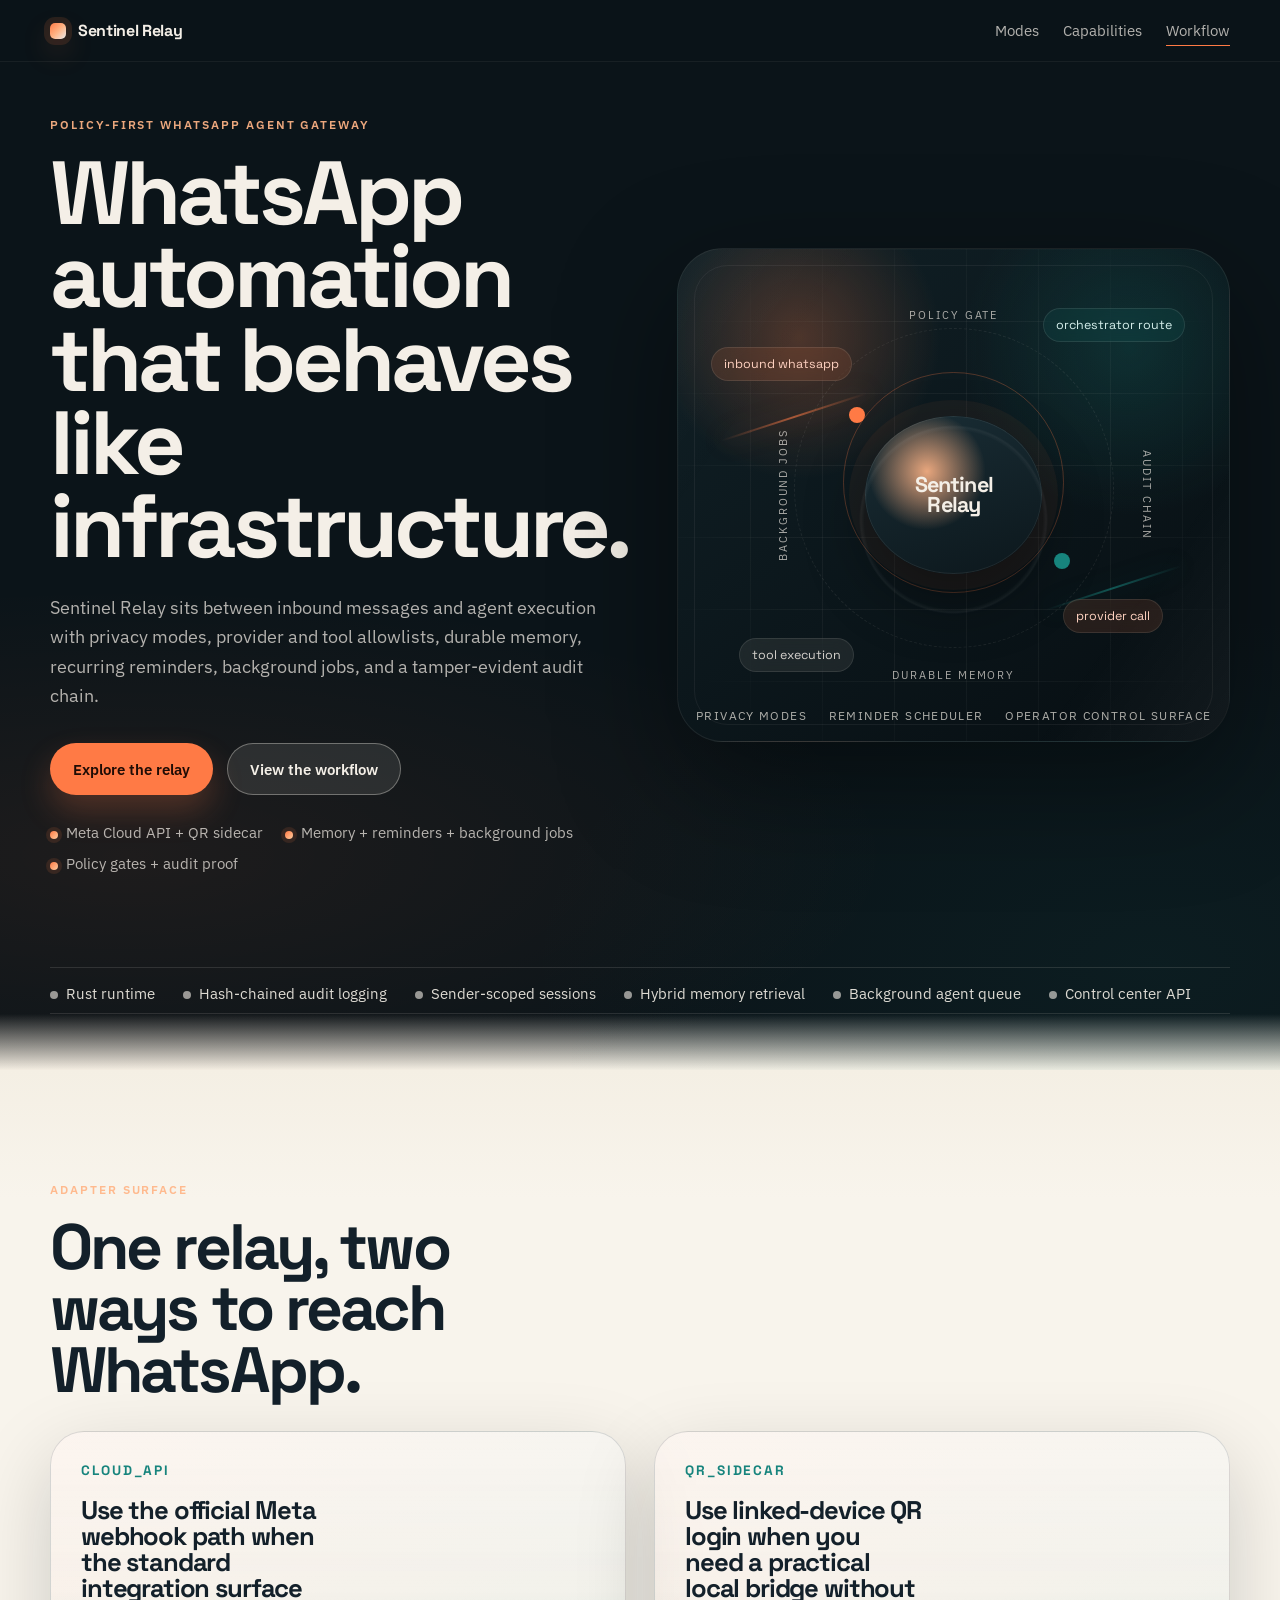
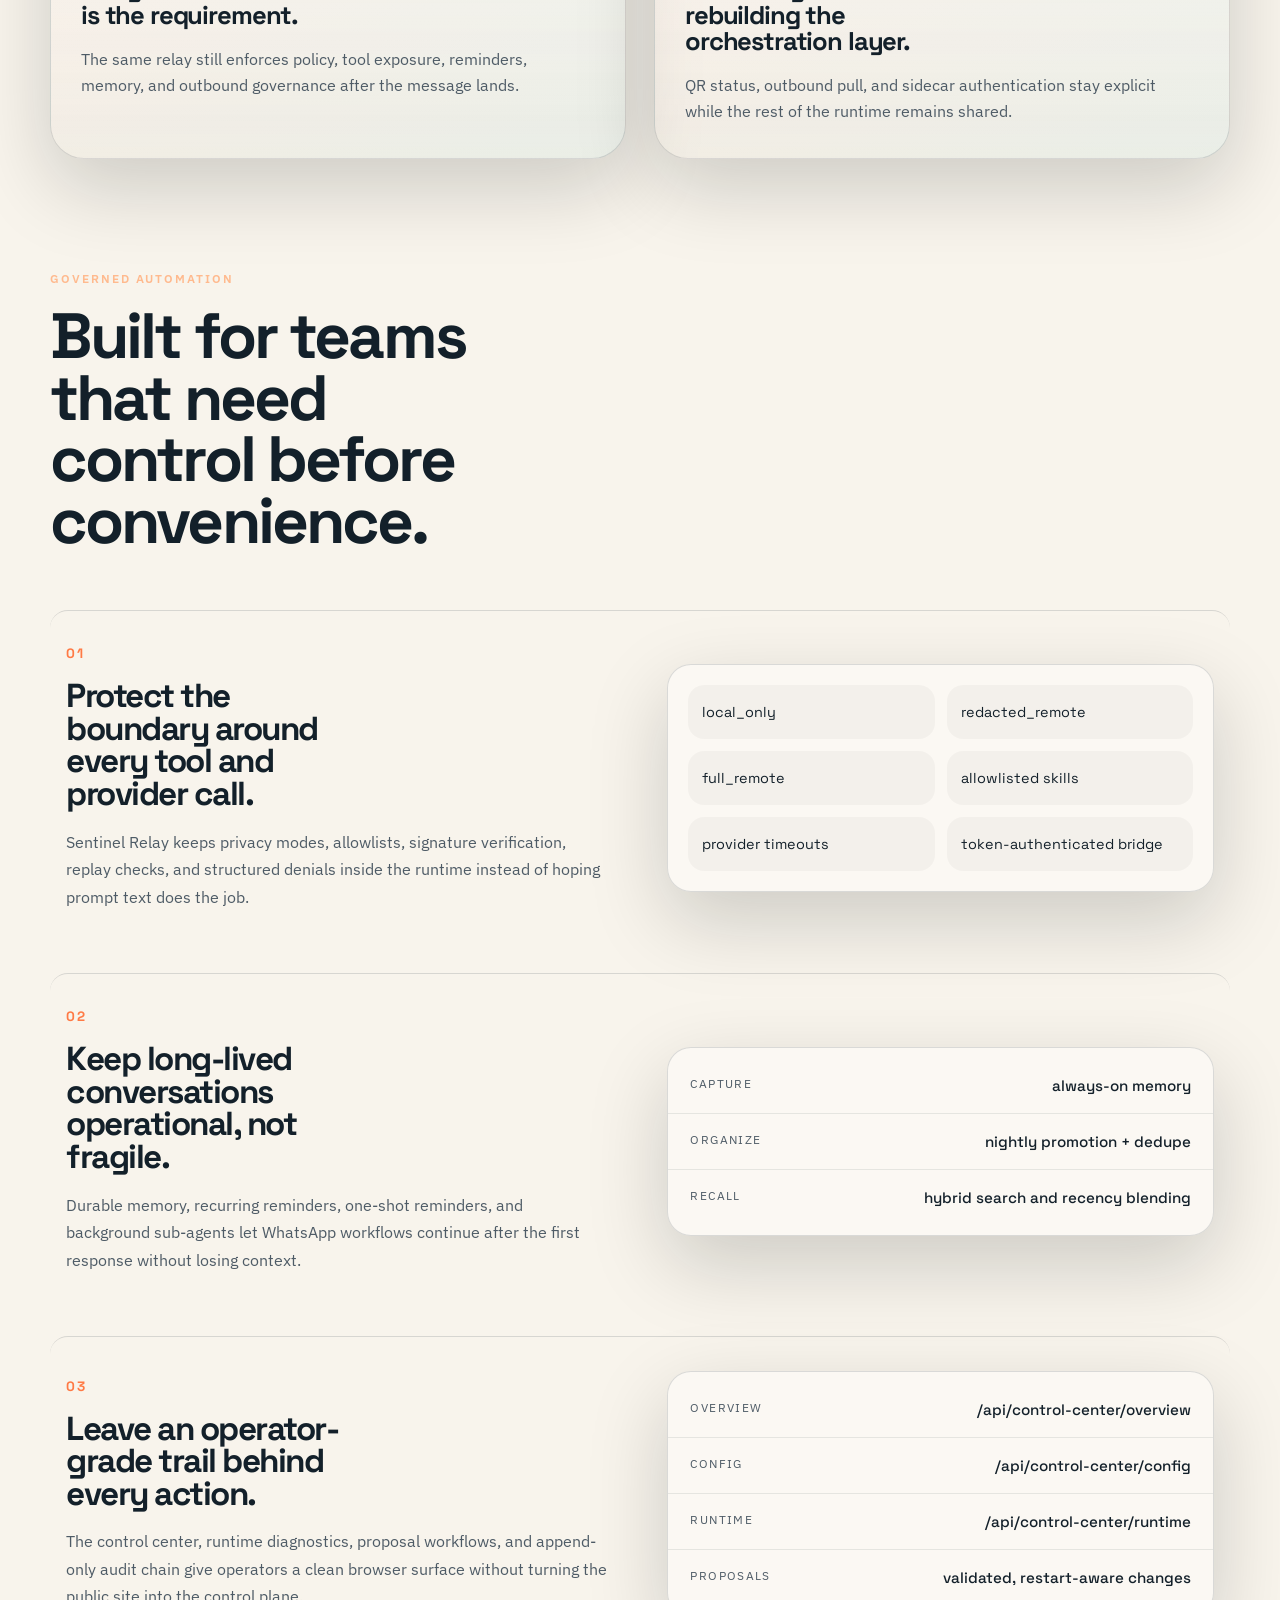
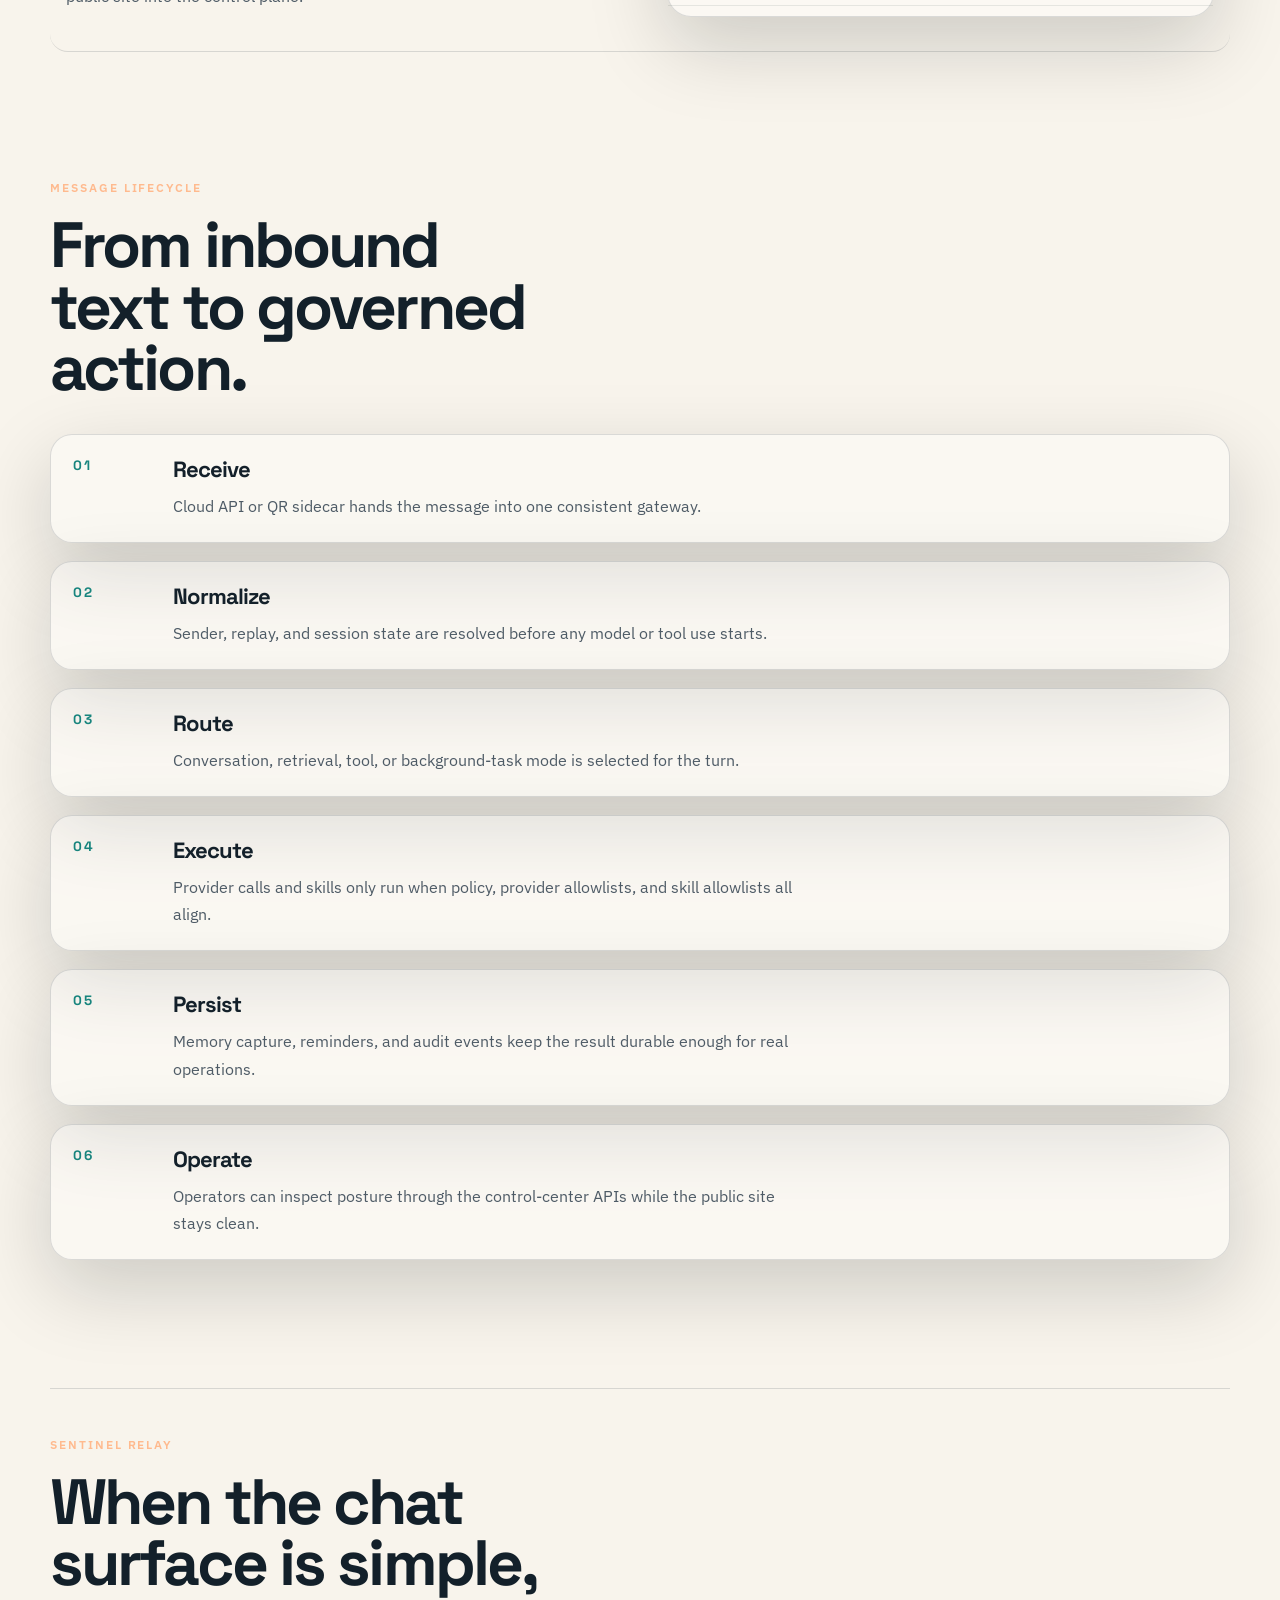
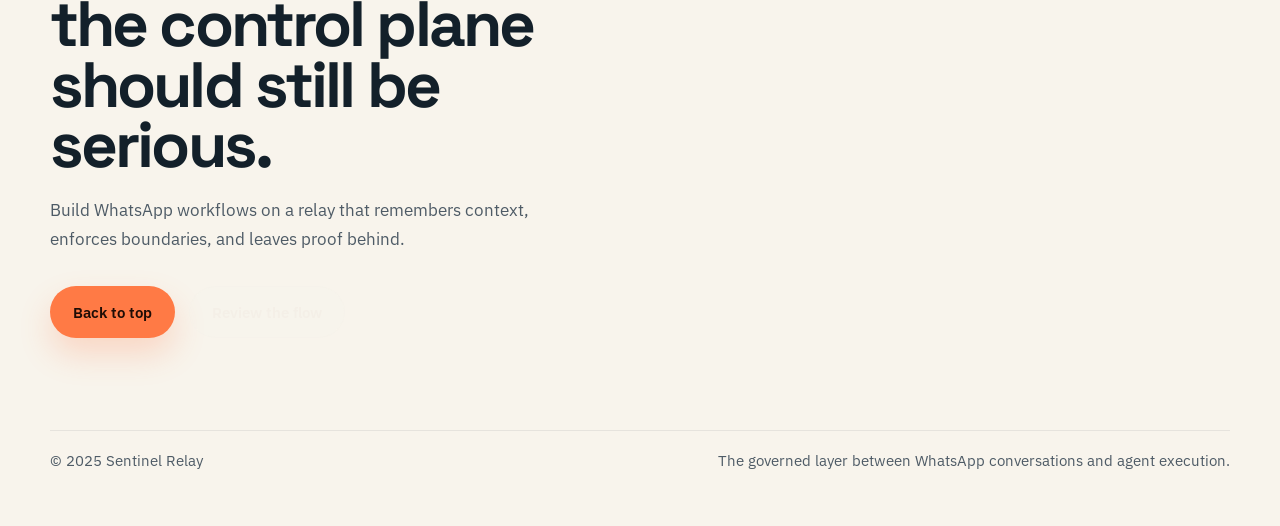
==== commit 1f149102: "Refine website surface transitions" ====
--- a/index.html
+++ b/index.html
@@ -33,19 +33,18 @@
 </head>
 <body>
     <div class="hero-shell">
-        <header class="site-header">
-            <a class="brand" href="#top" aria-label="Sentinel Relay home">
-                <span class="brand-mark" aria-hidden="true"></span>
-                <span class="brand-wordmark">Sentinel Relay</span>
-            </a>
-            <nav class="site-nav" aria-label="Primary">
-                <a href="#modes">Modes</a>
-                <a href="#capabilities">Capabilities</a>
-                <a href="#workflow">Workflow</a>
-            </nav>
-        </header>
-
-        <main id="top">
+        <div class="dark-surface" id="top">
+            <header class="site-header">
+                <a class="brand" href="#top" aria-label="Sentinel Relay home">
+                    <span class="brand-mark" aria-hidden="true"></span>
+                    <span class="brand-wordmark">Sentinel Relay</span>
+                </a>
+                <nav class="site-nav" aria-label="Primary">
+                    <a href="#modes">Modes</a>
+                    <a href="#capabilities">Capabilities</a>
+                    <a href="#workflow">Workflow</a>
+                </nav>
+            </header>
             <section class="hero">
                 <div class="hero-copy">
                     <p class="eyebrow">Policy-first WhatsApp agent gateway</p>
@@ -104,7 +103,9 @@
                 <p>Background agent queue</p>
                 <p>Control center API</p>
             </section>
-
+        </div> <!-- End dark-surface -->
+
+        <main class="light-surface">
             <section class="section modes" id="modes" data-reveal>
                 <div class="section-heading">
                     <p class="eyebrow">Adapter surface</p>
--- a/assets/style.css
+++ b/assets/style.css
@@ -35,12 +35,21 @@
 body {
     margin: 0;
     color: var(--ink);
-    background:
-        radial-gradient(1200px 420px at 10% 44rem, rgba(255, 122, 69, 0.08), transparent 64%),
-        radial-gradient(920px 520px at 90% 76rem, rgba(23, 132, 125, 0.08), transparent 68%),
-        linear-gradient(180deg, var(--hero) 0, var(--hero) 58rem, var(--paper) 62rem, #f8f4ec 100%);
+    background: #f8f4ec;
     font-family: "IBM Plex Sans", "Avenir Next", sans-serif;
     text-rendering: optimizeLegibility;
+}
+
+.dark-surface {
+    padding-bottom: 3.5rem;
+    background:
+        radial-gradient(1200px 420px at 10% 80%, rgba(255, 122, 69, 0.08), transparent 64%),
+        radial-gradient(920px 520px at 90% 90%, rgba(23, 132, 125, 0.08), transparent 68%),
+        linear-gradient(180deg, var(--hero) 0, var(--hero) calc(100% - 3.5rem), var(--paper) 100%);
+}
+
+.light-surface {
+    background: linear-gradient(180deg, var(--paper) 0, #f8f4ec 8rem);
 }
 
 a {
@@ -900,11 +909,11 @@
 }
 
 @media (max-width: 1120px) {
-    body {
+    .dark-surface {
         background:
-            radial-gradient(760px 320px at 10% 36rem, rgba(255, 122, 69, 0.08), transparent 64%),
-            radial-gradient(640px 340px at 90% 70rem, rgba(23, 132, 125, 0.08), transparent 68%),
-            linear-gradient(180deg, var(--hero) 0, var(--hero) 60rem, var(--paper) 64rem, #f8f4ec 100%);
+            radial-gradient(760px 320px at 10% 80%, rgba(255, 122, 69, 0.08), transparent 64%),
+            radial-gradient(640px 340px at 90% 90%, rgba(23, 132, 125, 0.08), transparent 68%),
+            linear-gradient(180deg, var(--hero) 0, var(--hero) calc(100% - 3.5rem), var(--paper) 100%);
     }
 
     .hero {
@@ -934,9 +943,9 @@
         --page-width: min(100vw - 24px, 1180px);
     }
 
-    body {
+    .dark-surface {
         background:
-            linear-gradient(180deg, var(--hero) 0, var(--hero) 54rem, var(--paper) 58rem, #f8f4ec 100%);
+            linear-gradient(180deg, var(--hero) 0, var(--hero) calc(100% - 3.5rem), var(--paper) 100%);
     }
 
     .site-header {
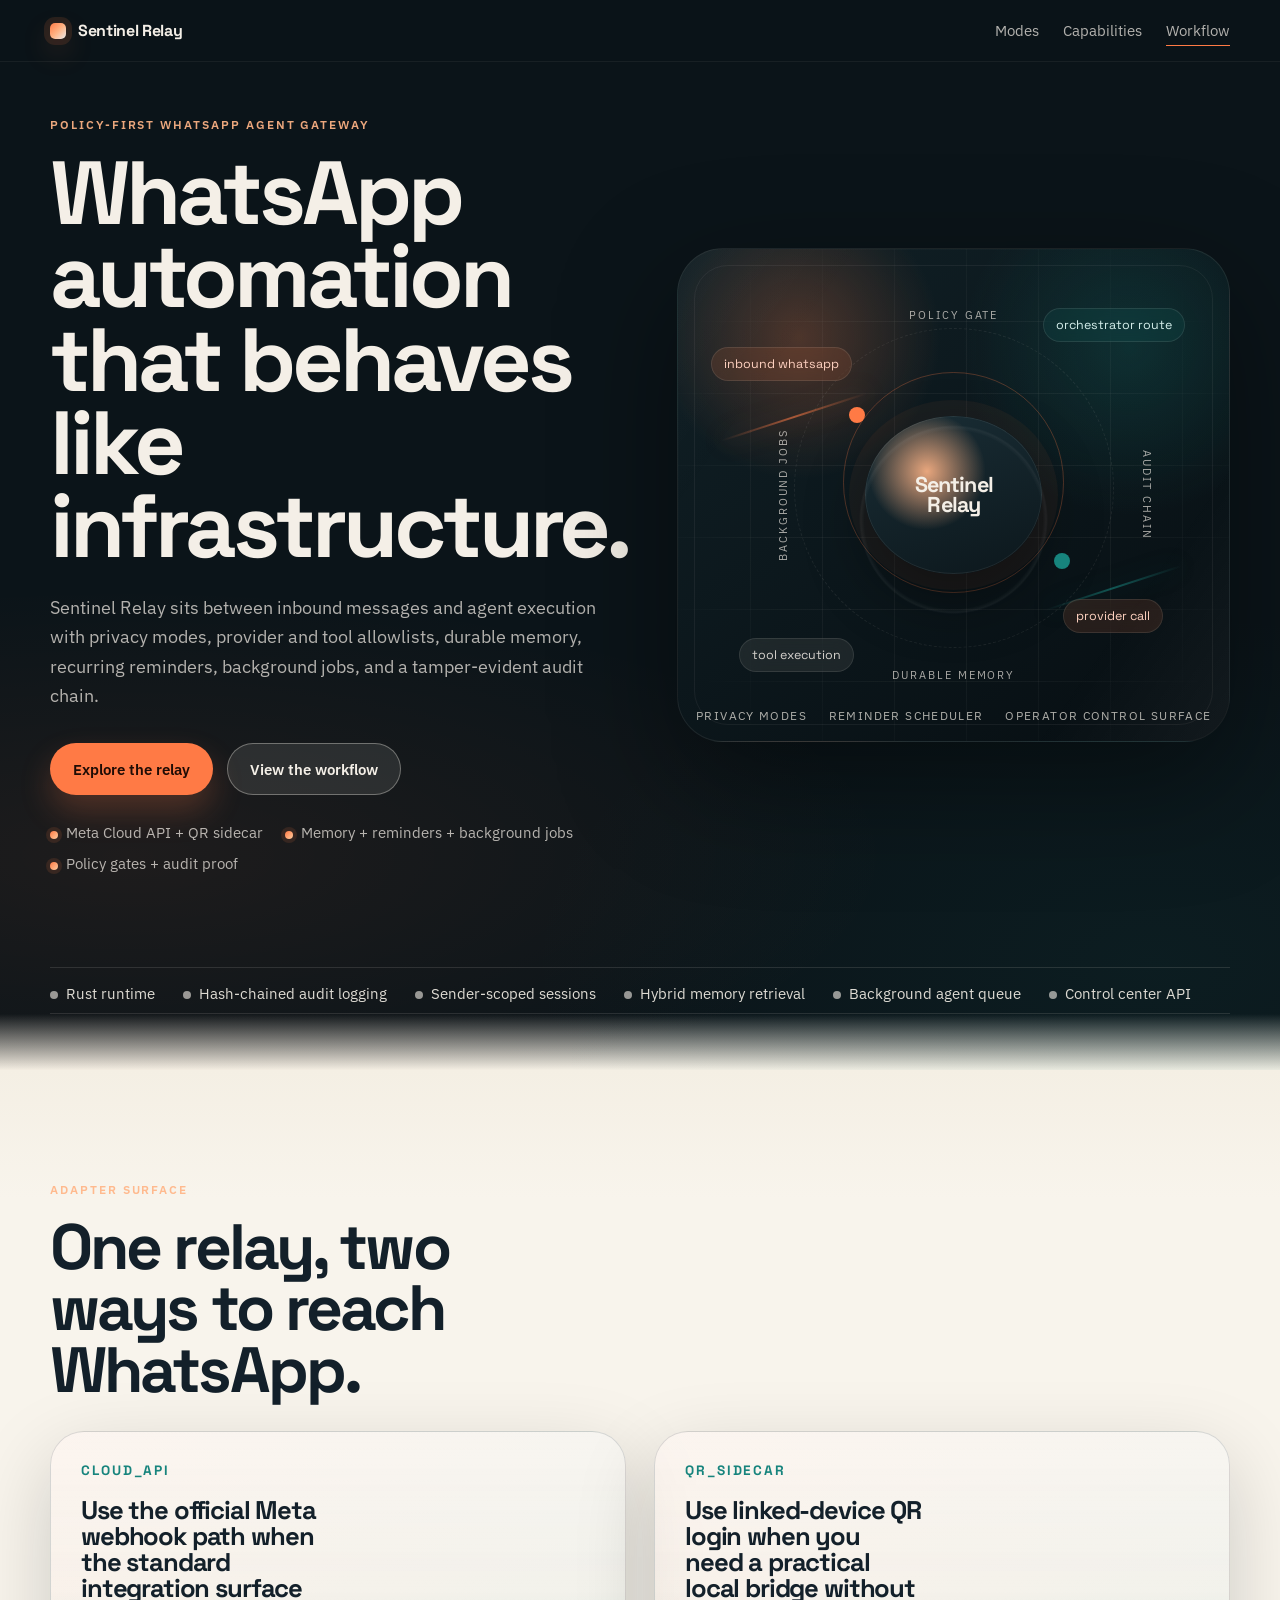
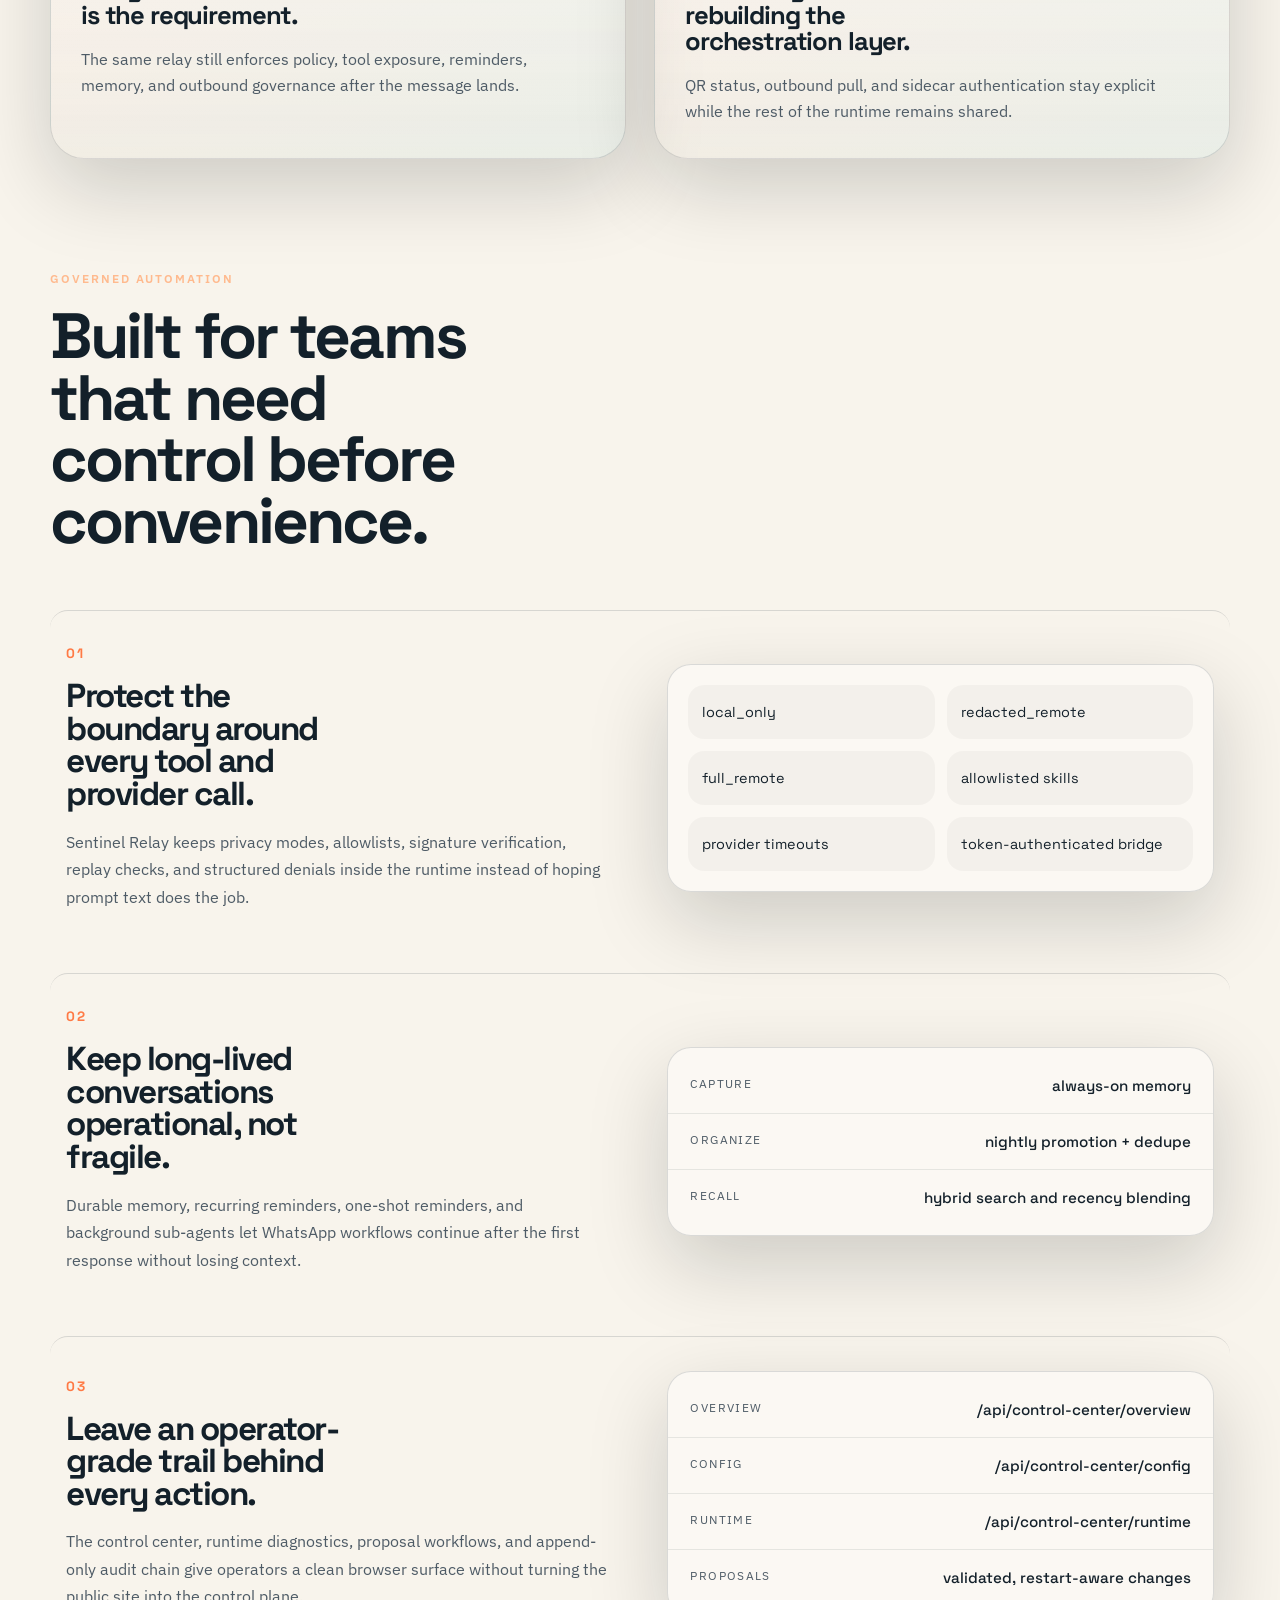
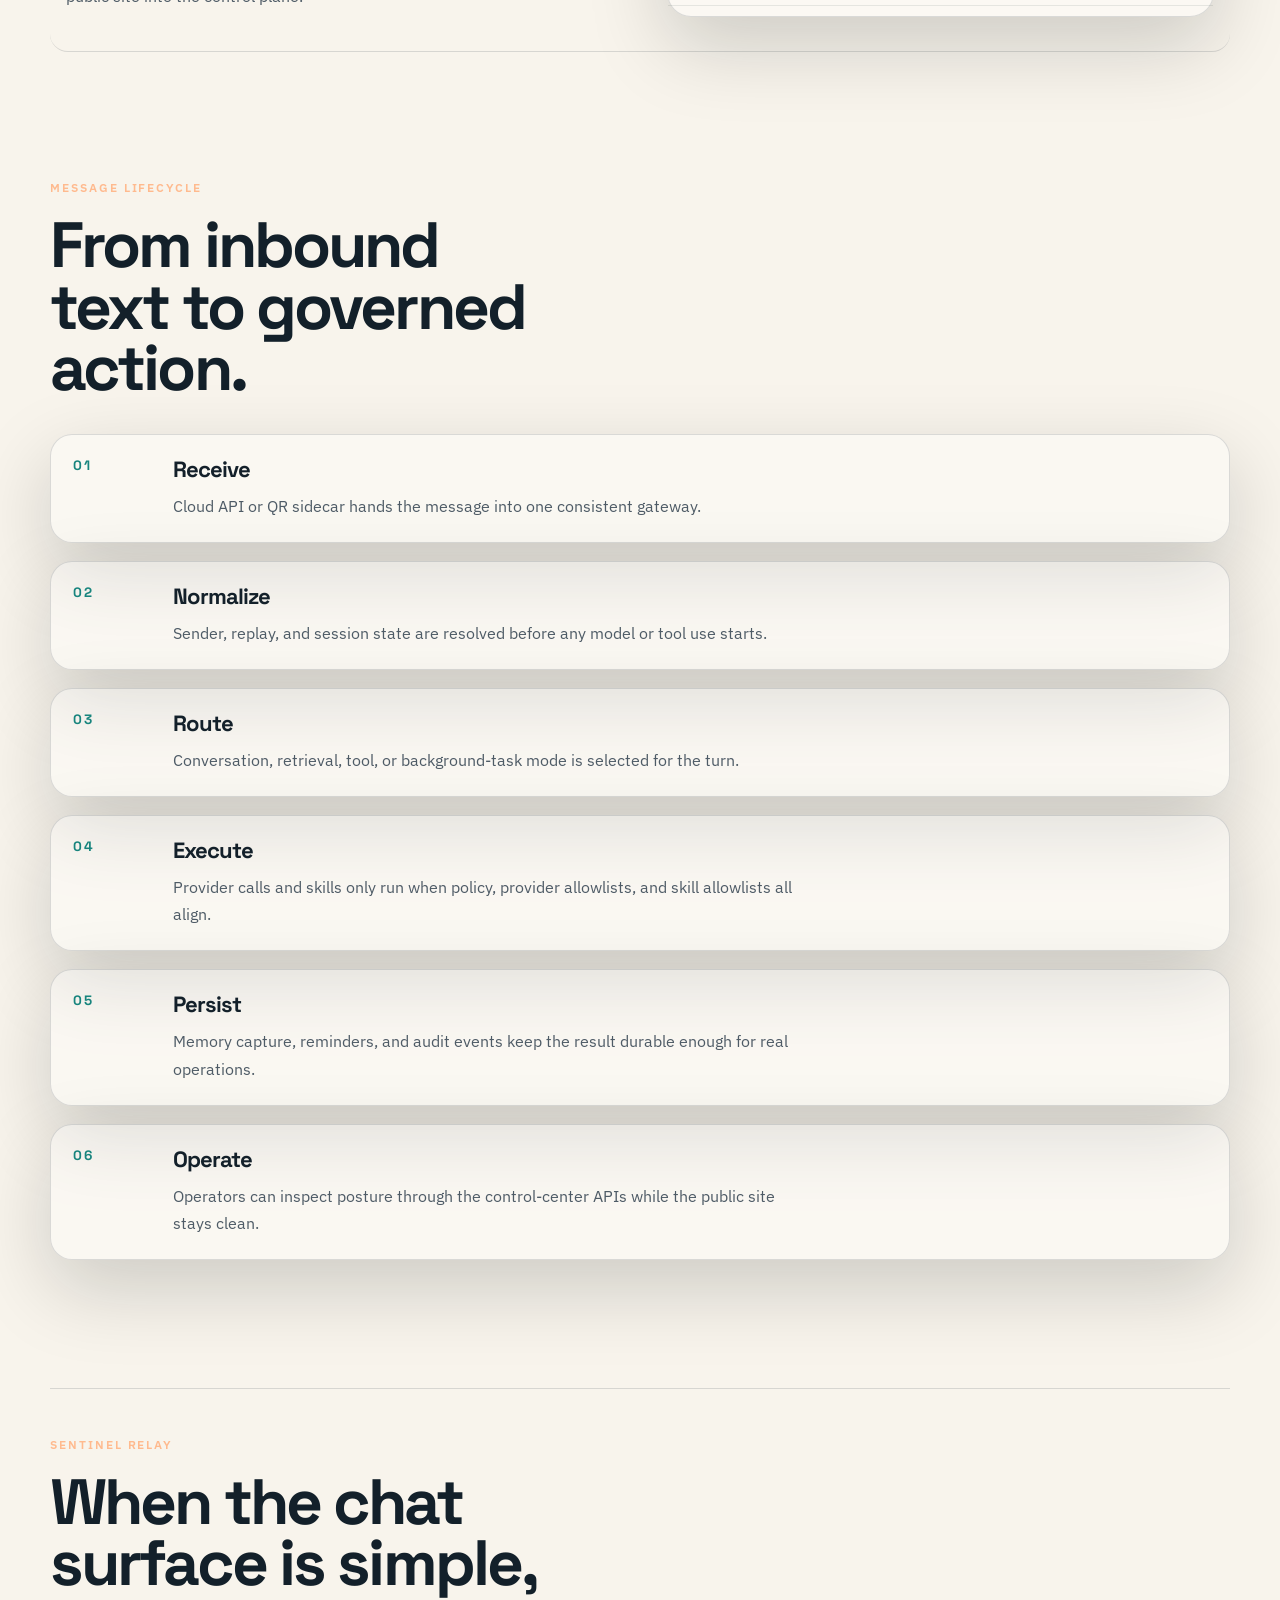
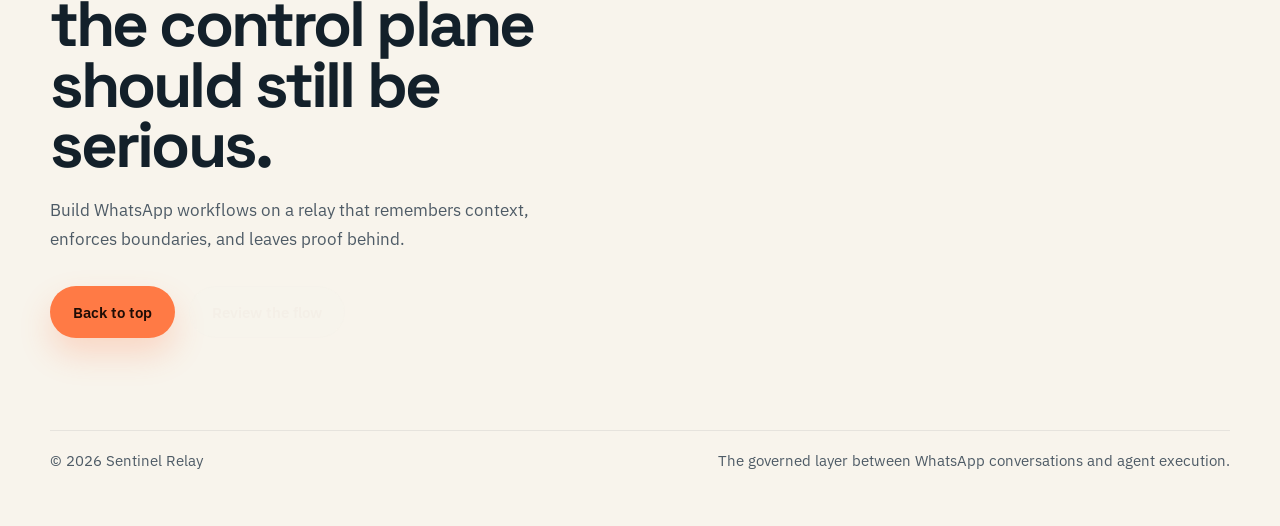
==== commit 43687f18: "Refresh website metadata and copy" ====
--- a/index.html
+++ b/index.html
@@ -1,17 +1,20 @@
 <!DOCTYPE html>
 <html lang="en">
+
 <head>
     <meta charset="UTF-8">
     <meta name="viewport" content="width=device-width, initial-scale=1.0">
     <title>Sentinel Relay | Secure WhatsApp Agent Gateway</title>
-    <meta name="description" content="Sentinel Relay is a security-first WhatsApp agent gateway with privacy modes, durable memory, recurring reminders, background jobs, and tamper-evident audit logging.">
+    <meta name="description"
+        content="Sentinel Relay is a security-first WhatsApp agent gateway with privacy modes, durable memory, recurring reminders, background jobs, and tamper-evident audit logging.">
     <meta name="theme-color" content="#0b1419">
     <meta name="color-scheme" content="light">
     <link rel="canonical" href="https://sentinelrelay.com/">
     <meta property="og:type" content="website">
     <meta property="og:site_name" content="Sentinel Relay">
     <meta property="og:title" content="Sentinel Relay | Secure WhatsApp Agent Gateway">
-    <meta property="og:description" content="WhatsApp automation that behaves like infrastructure, with policy gates, durable memory, recurring reminders, and proof-grade audit trails.">
+    <meta property="og:description"
+        content="WhatsApp automation that behaves like infrastructure, with policy gates, durable memory, recurring reminders, and proof-grade audit trails.">
     <meta property="og:url" content="https://sentinelrelay.com/">
     <meta property="og:image" content="https://sentinelrelay.com/assets/og-image.png">
     <meta name="twitter:card" content="summary_large_image">
@@ -31,6 +34,7 @@
         }
     </script>
 </head>
+
 <body>
     <div class="hero-shell">
         <div class="dark-surface" id="top">
@@ -63,7 +67,8 @@
                         <li>Memory + reminders + background jobs</li>
                         <li>Policy gates + audit proof</li>
                     </ul>
-                    <p class="sr-only">Diagram showing Sentinel Relay as a central hub processing inbound WhatsApp messages through policy gates, tool execution, provider calls, and durable memory.</p>
+                    <p class="sr-only">Diagram showing Sentinel Relay as a central hub processing inbound WhatsApp
+                        messages through policy gates, tool execution, provider calls, and durable memory.</p>
                 </div>
 
                 <div class="hero-visual" aria-hidden="true">
@@ -114,13 +119,17 @@
                 <div class="mode-band">
                     <article class="mode-lane">
                         <p class="mode-token">cloud_api</p>
-                        <h3>Use the official Meta webhook path when the standard integration surface is the requirement.</h3>
-                        <p>The same relay still enforces policy, tool exposure, reminders, memory, and outbound governance after the message lands.</p>
+                        <h3>Use the official Meta webhook path when the standard integration surface is the requirement.
+                        </h3>
+                        <p>The same relay still enforces policy, tool exposure, reminders, memory, and outbound
+                            governance after the message lands.</p>
                     </article>
                     <article class="mode-lane">
                         <p class="mode-token">qr_sidecar</p>
-                        <h3>Use linked-device QR login when you need a practical local bridge without rebuilding the orchestration layer.</h3>
-                        <p>QR status, outbound pull, and sidecar authentication stay explicit while the rest of the runtime remains shared.</p>
+                        <h3>Use linked-device QR login when you need a practical local bridge without rebuilding the
+                            orchestration layer.</h3>
+                        <p>QR status, outbound pull, and sidecar authentication stay explicit while the rest of the
+                            runtime remains shared.</p>
                     </article>
                 </div>
             </section>
@@ -172,14 +181,16 @@
                         <h3>Leave an operator-grade trail behind every action.</h3>
                         <p>
                             The control center, runtime diagnostics, proposal workflows, and append-only audit chain
-                            give operators a clean browser surface without turning the public site into the control plane.
+                            give operators a clean browser surface without turning the public site into the control
+                            plane.
                         </p>
                     </div>
                     <div class="capability-visual ops-visual" aria-hidden="true">
                         <div class="ops-line"><span>overview</span><strong>/api/control-center/overview</strong></div>
                         <div class="ops-line"><span>config</span><strong>/api/control-center/config</strong></div>
                         <div class="ops-line"><span>runtime</span><strong>/api/control-center/runtime</strong></div>
-                        <div class="ops-line"><span>proposals</span><strong>validated, restart-aware changes</strong></div>
+                        <div class="ops-line"><span>proposals</span><strong>validated, restart-aware changes</strong>
+                        </div>
                     </div>
                 </article>
             </section>
@@ -215,21 +226,24 @@
                         <span class="flow-step">04</span>
                         <div>
                             <h3>Execute</h3>
-                            <p>Provider calls and skills only run when policy, provider allowlists, and skill allowlists all align.</p>
+                            <p>Provider calls and skills only run when policy, provider allowlists, and skill allowlists
+                                all align.</p>
                         </div>
                     </li>
                     <li>
                         <span class="flow-step">05</span>
                         <div>
                             <h3>Persist</h3>
-                            <p>Memory capture, reminders, and audit events keep the result durable enough for real operations.</p>
+                            <p>Memory capture, reminders, and audit events keep the result durable enough for real
+                                operations.</p>
                         </div>
                     </li>
                     <li>
                         <span class="flow-step">06</span>
                         <div>
                             <h3>Operate</h3>
-                            <p>Operators can inspect posture through the control-center APIs while the public site stays clean.</p>
+                            <p>Operators can inspect posture through the control-center APIs while the public site stays
+                                clean.</p>
                         </div>
                     </li>
                 </ol>
@@ -251,11 +265,12 @@
         </main>
 
         <footer class="site-footer">
-            <p>&copy; 2025 Sentinel Relay</p>
+            <p>&copy; 2026 Sentinel Relay</p>
             <p>The governed layer between WhatsApp conversations and agent execution.</p>
         </footer>
     </div>
 
     <script src="./assets/app.js"></script>
 </body>
-</html>
+
+</html>
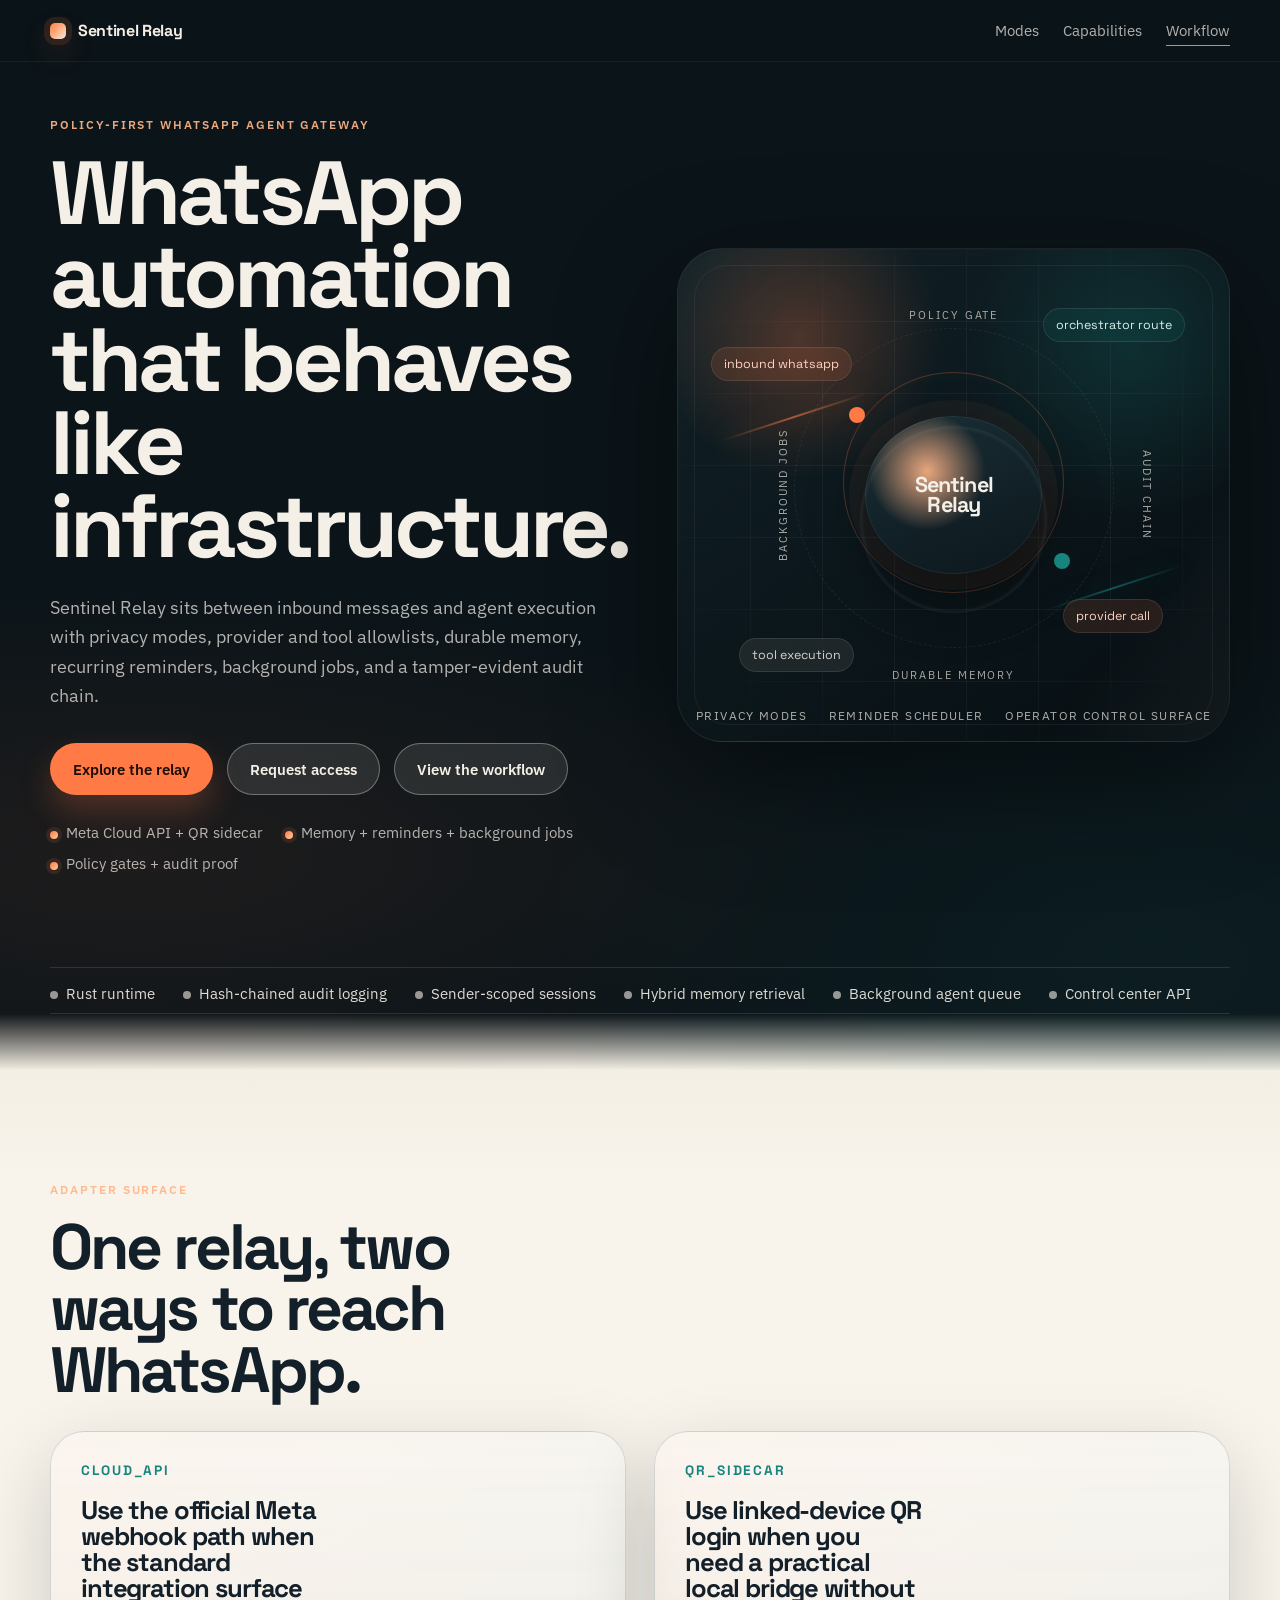
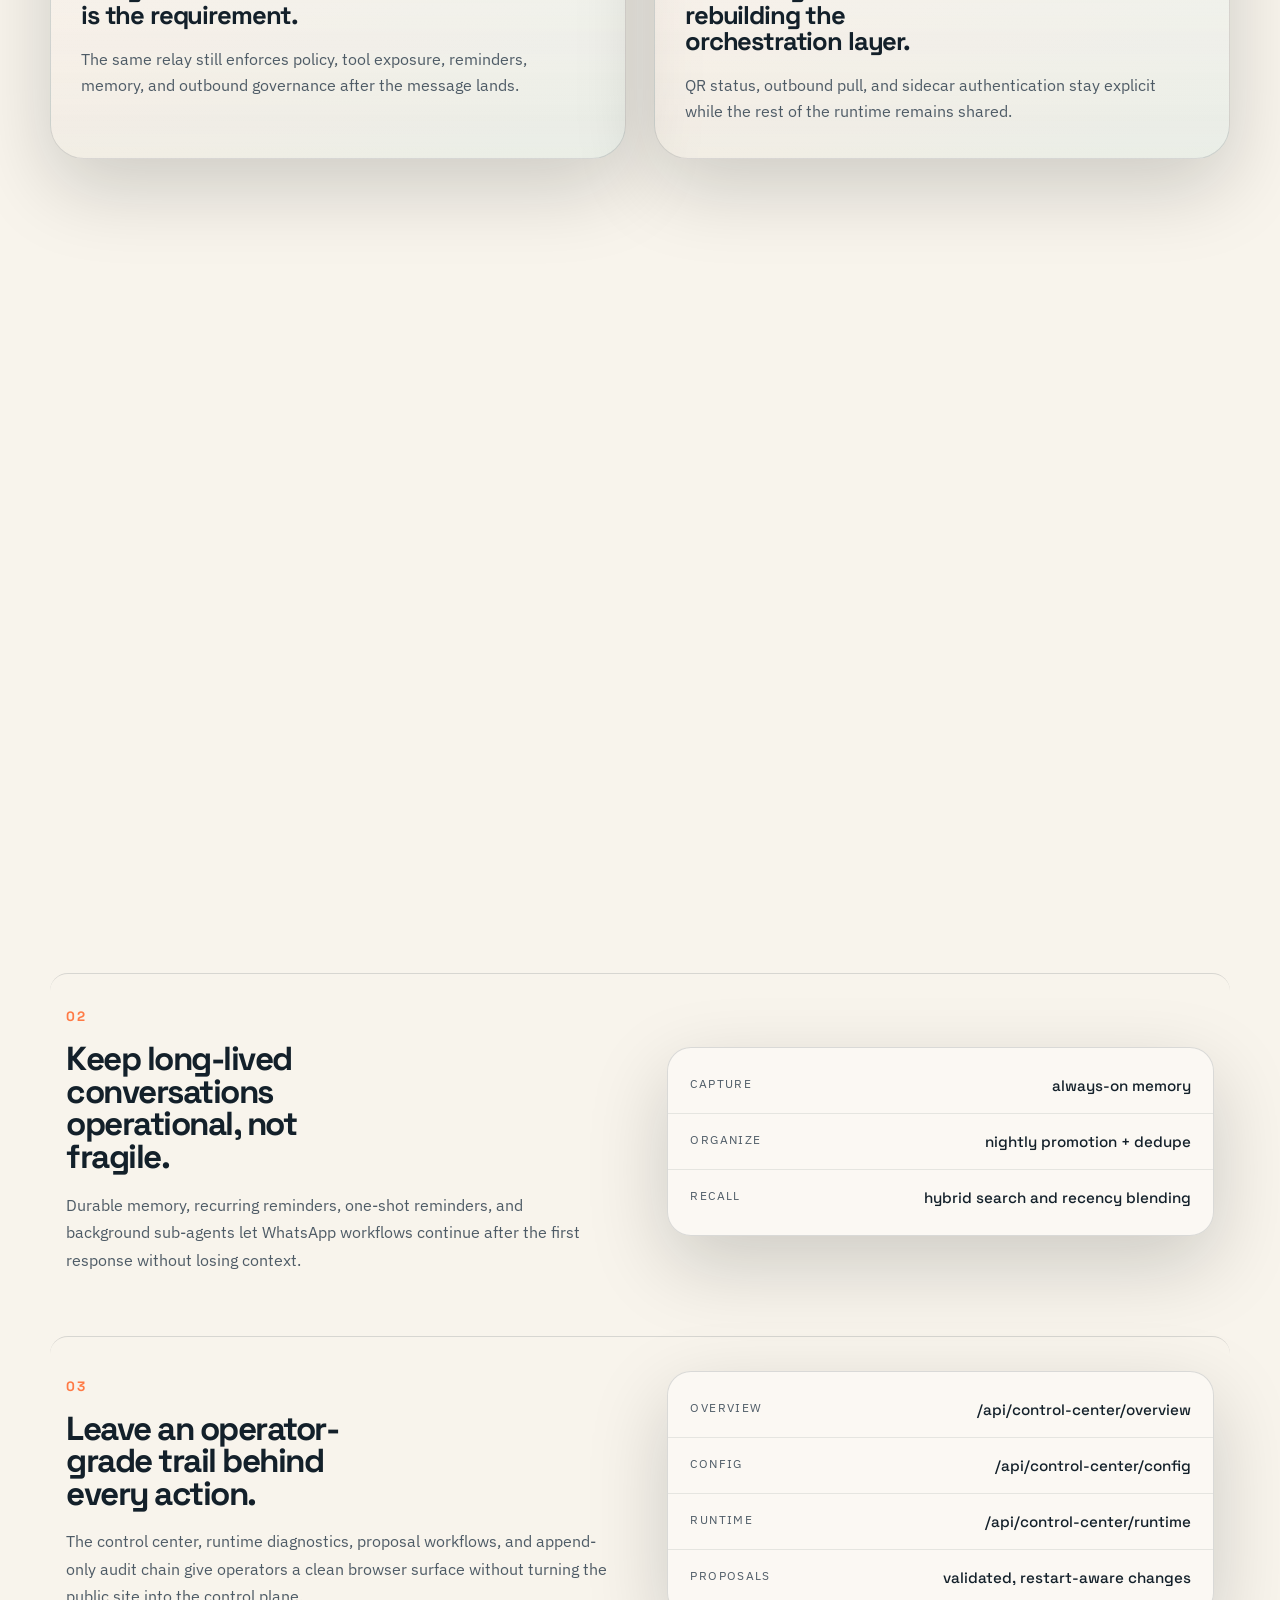
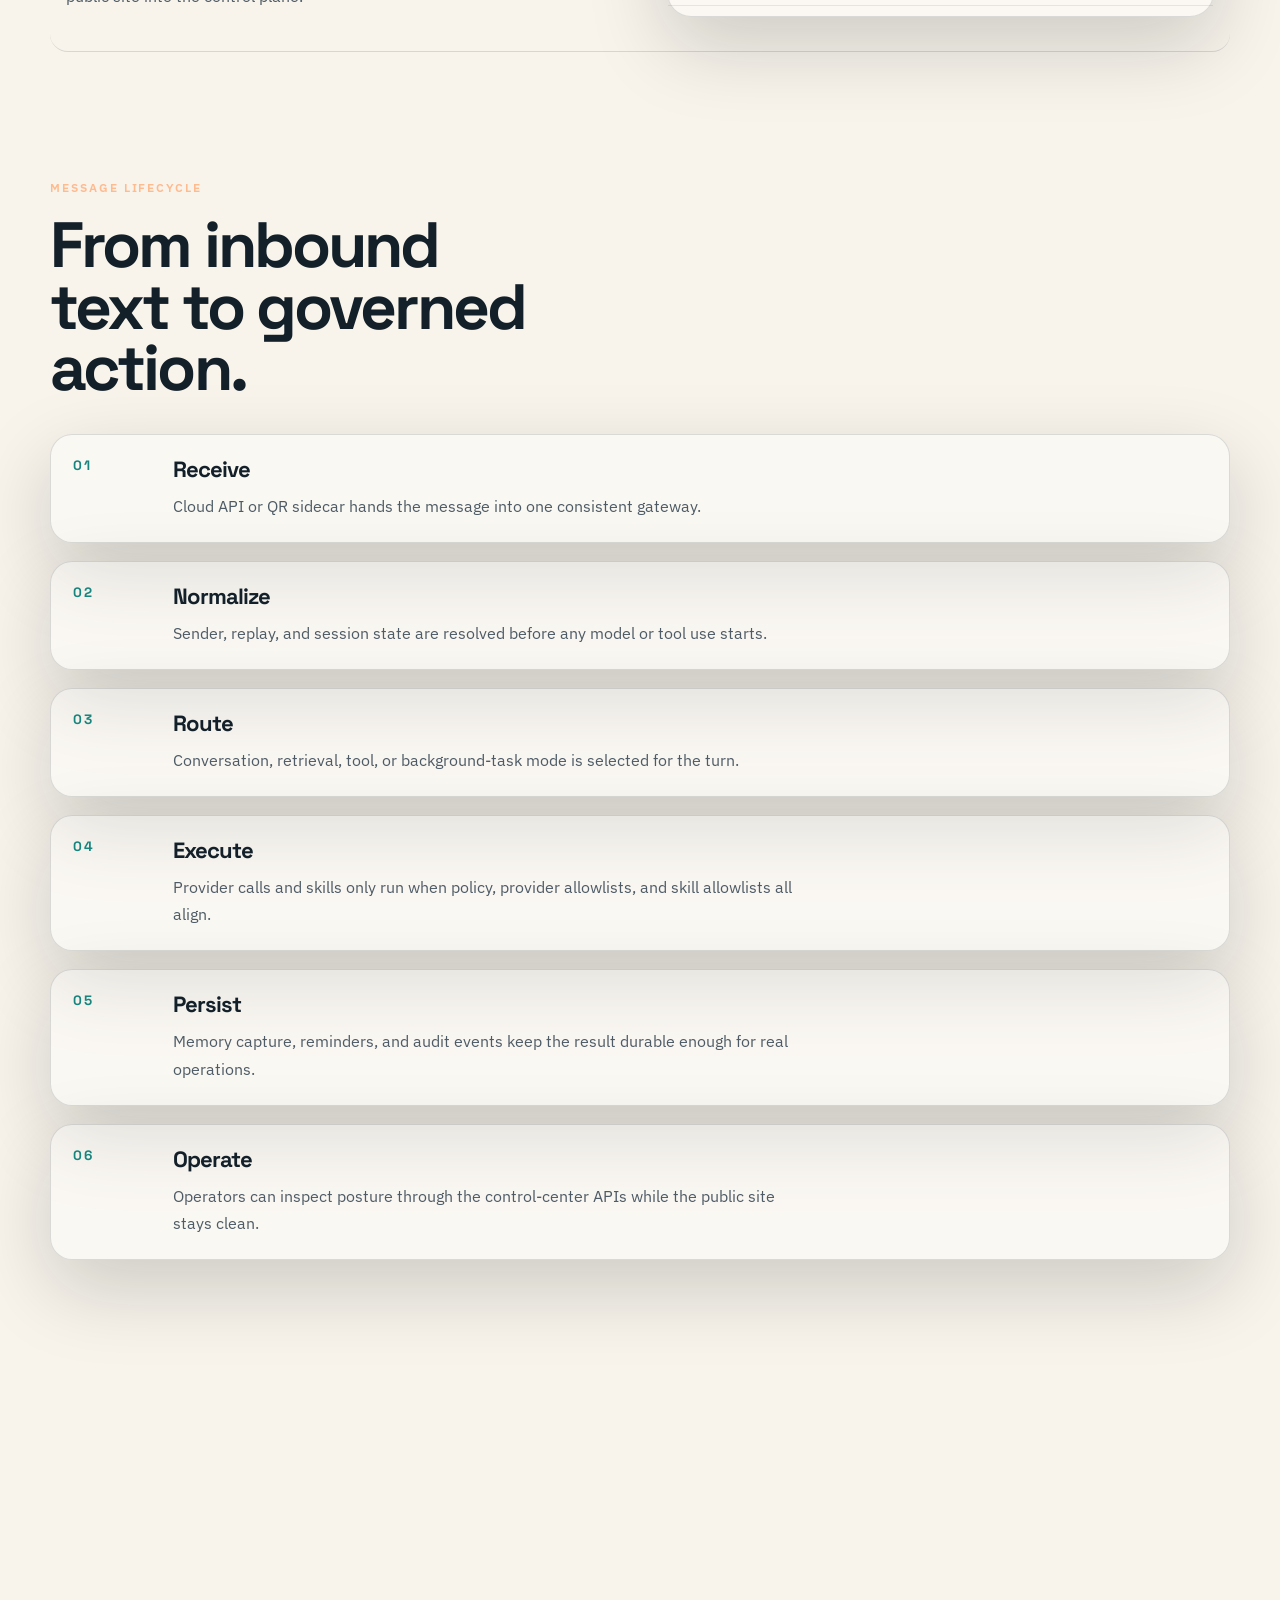
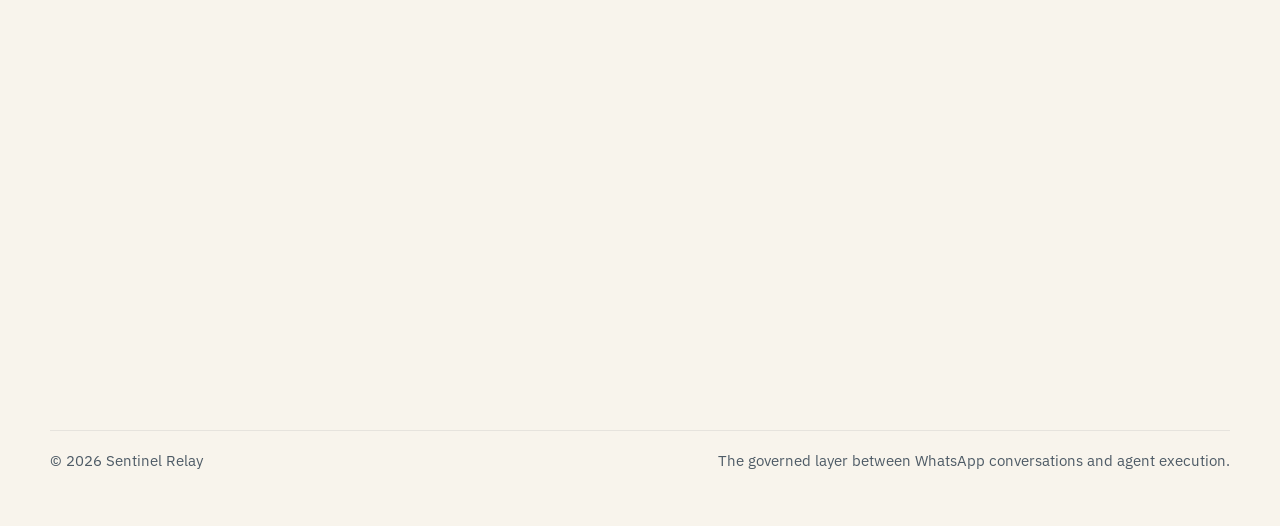
==== commit 74f5a36d: "Add interest intake page and Vercel handler" ====
--- a/index.html
+++ b/index.html
@@ -60,6 +60,7 @@
                     </p>
                     <div class="cta-row">
                         <a class="button button-primary" href="#capabilities">Explore the relay</a>
+                        <a class="button button-secondary" href="/interest/">Request access</a>
                         <a class="button button-secondary" href="#workflow">View the workflow</a>
                     </div>
                     <ul class="hero-signals" aria-label="Key product attributes">
@@ -259,6 +260,7 @@
                 </p>
                 <div class="cta-row">
                     <a class="button button-primary" href="#top">Back to top</a>
+                    <a class="button button-secondary" href="/interest/">Request access</a>
                     <a class="button button-secondary" href="#workflow">Review the flow</a>
                 </div>
             </section>
@@ -273,4 +275,4 @@
     <script src="./assets/app.js"></script>
 </body>
 
-</html>+</html>
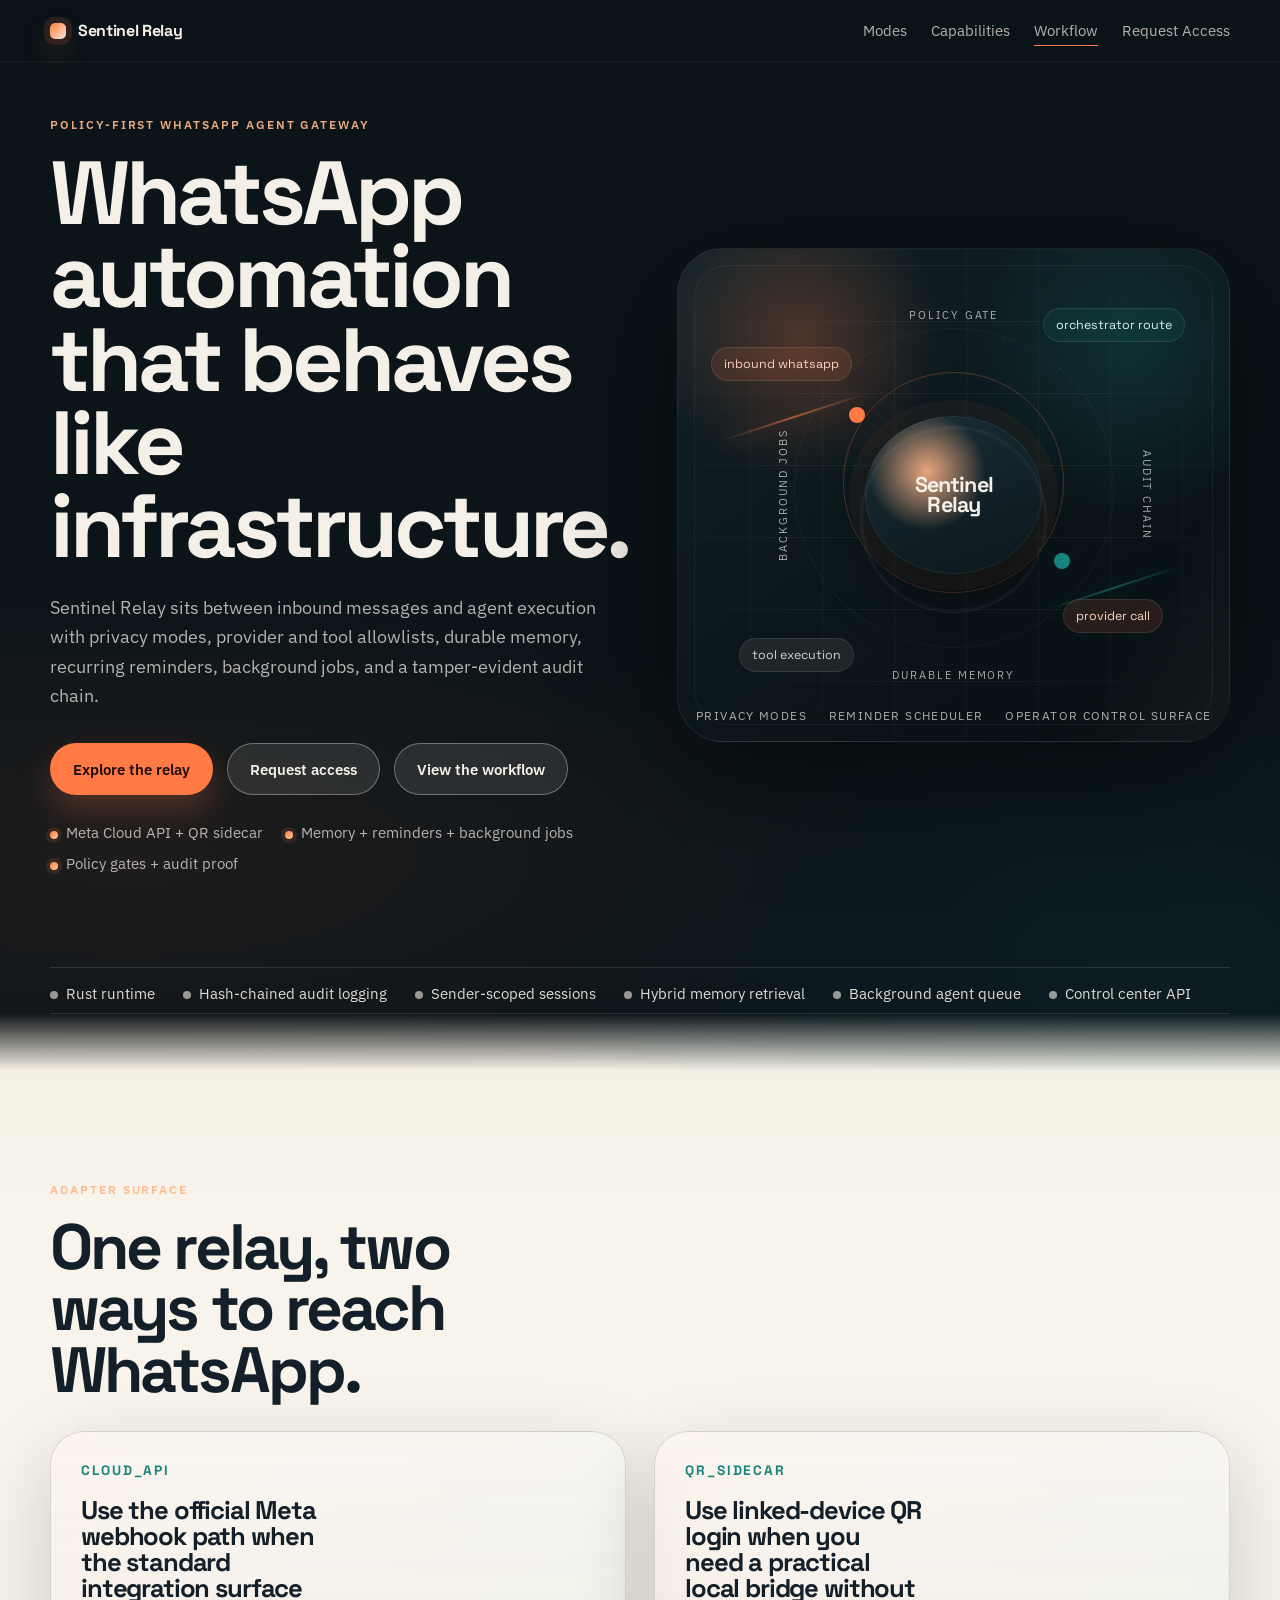
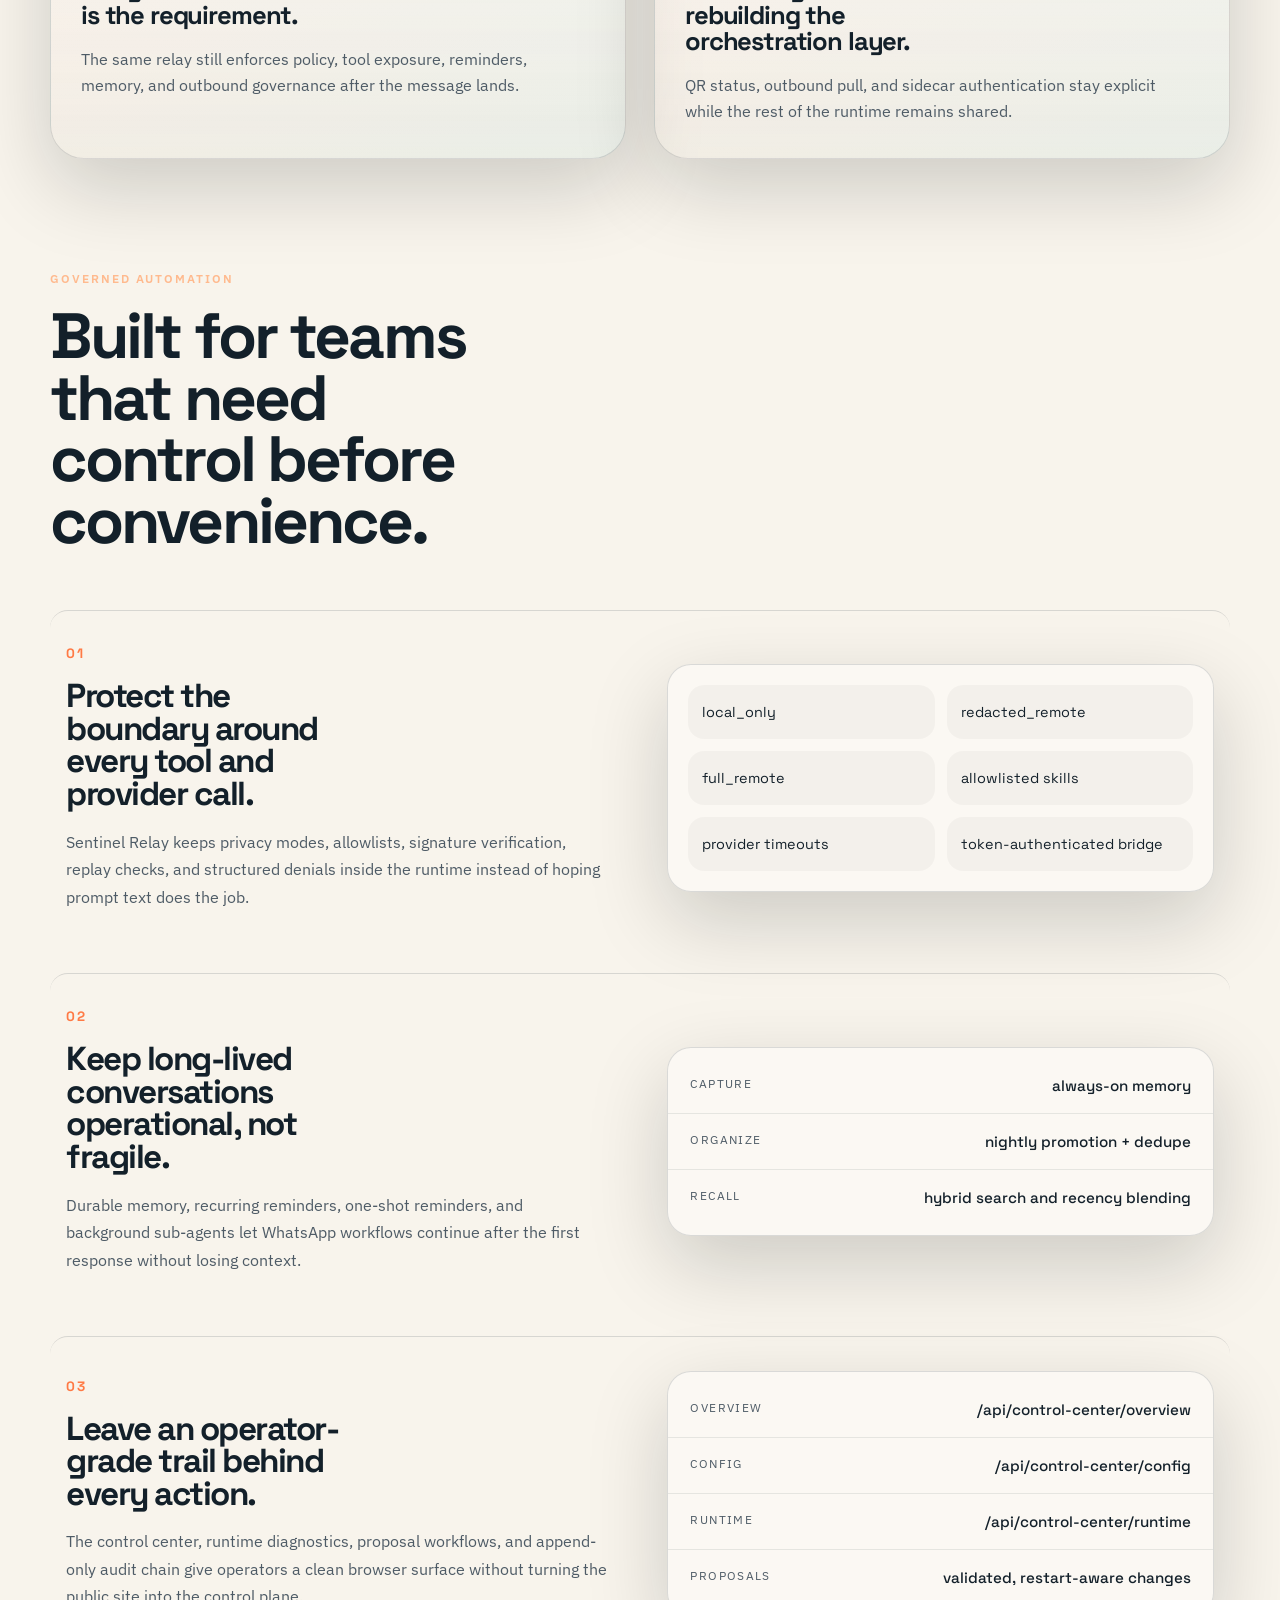
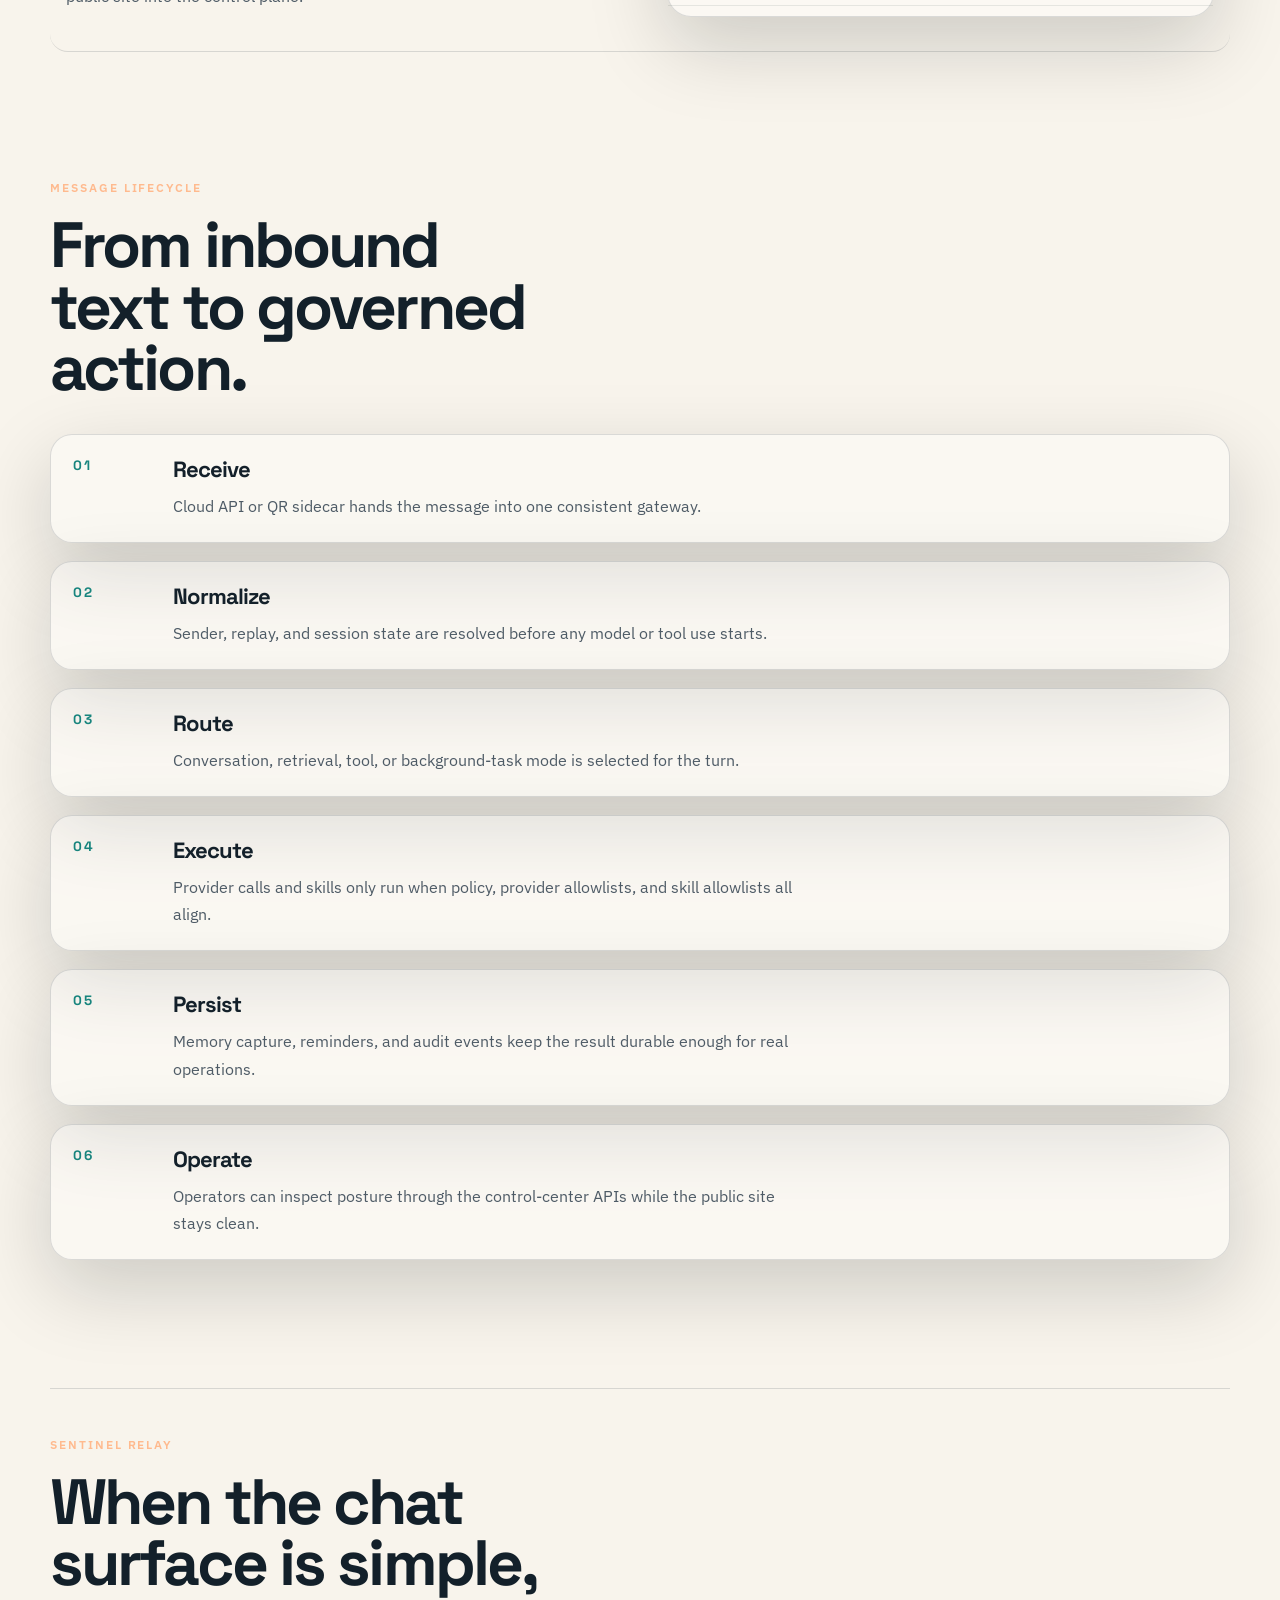
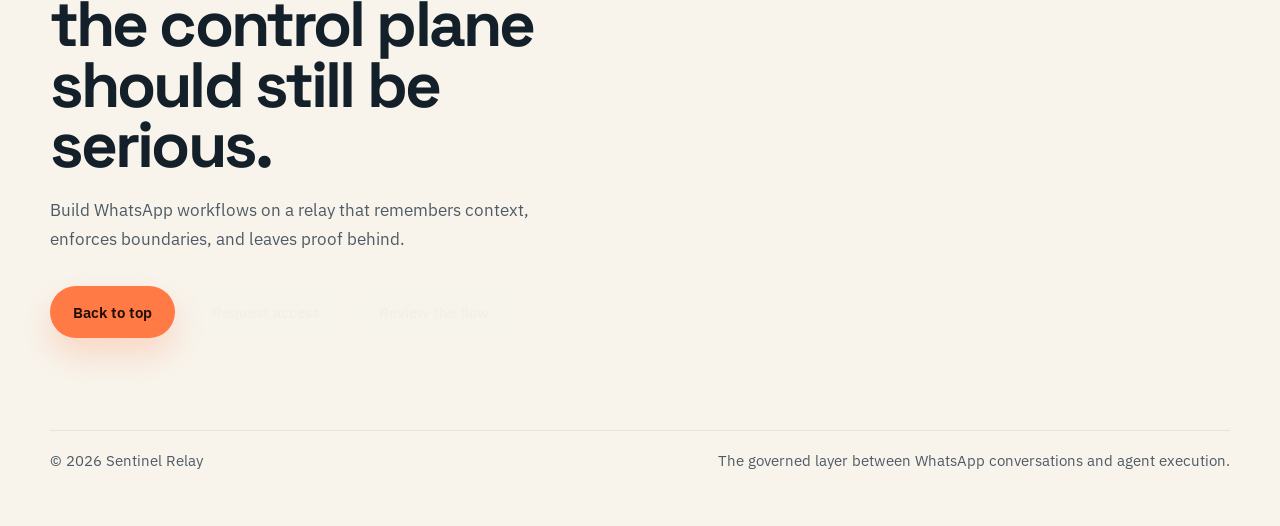
==== commit e00a29d0: "Add request access link to homepage nav" ====
--- a/index.html
+++ b/index.html
@@ -47,6 +47,7 @@
                     <a href="#modes">Modes</a>
                     <a href="#capabilities">Capabilities</a>
                     <a href="#workflow">Workflow</a>
+                    <a href="/interest/">Request Access</a>
                 </nav>
             </header>
             <section class="hero">
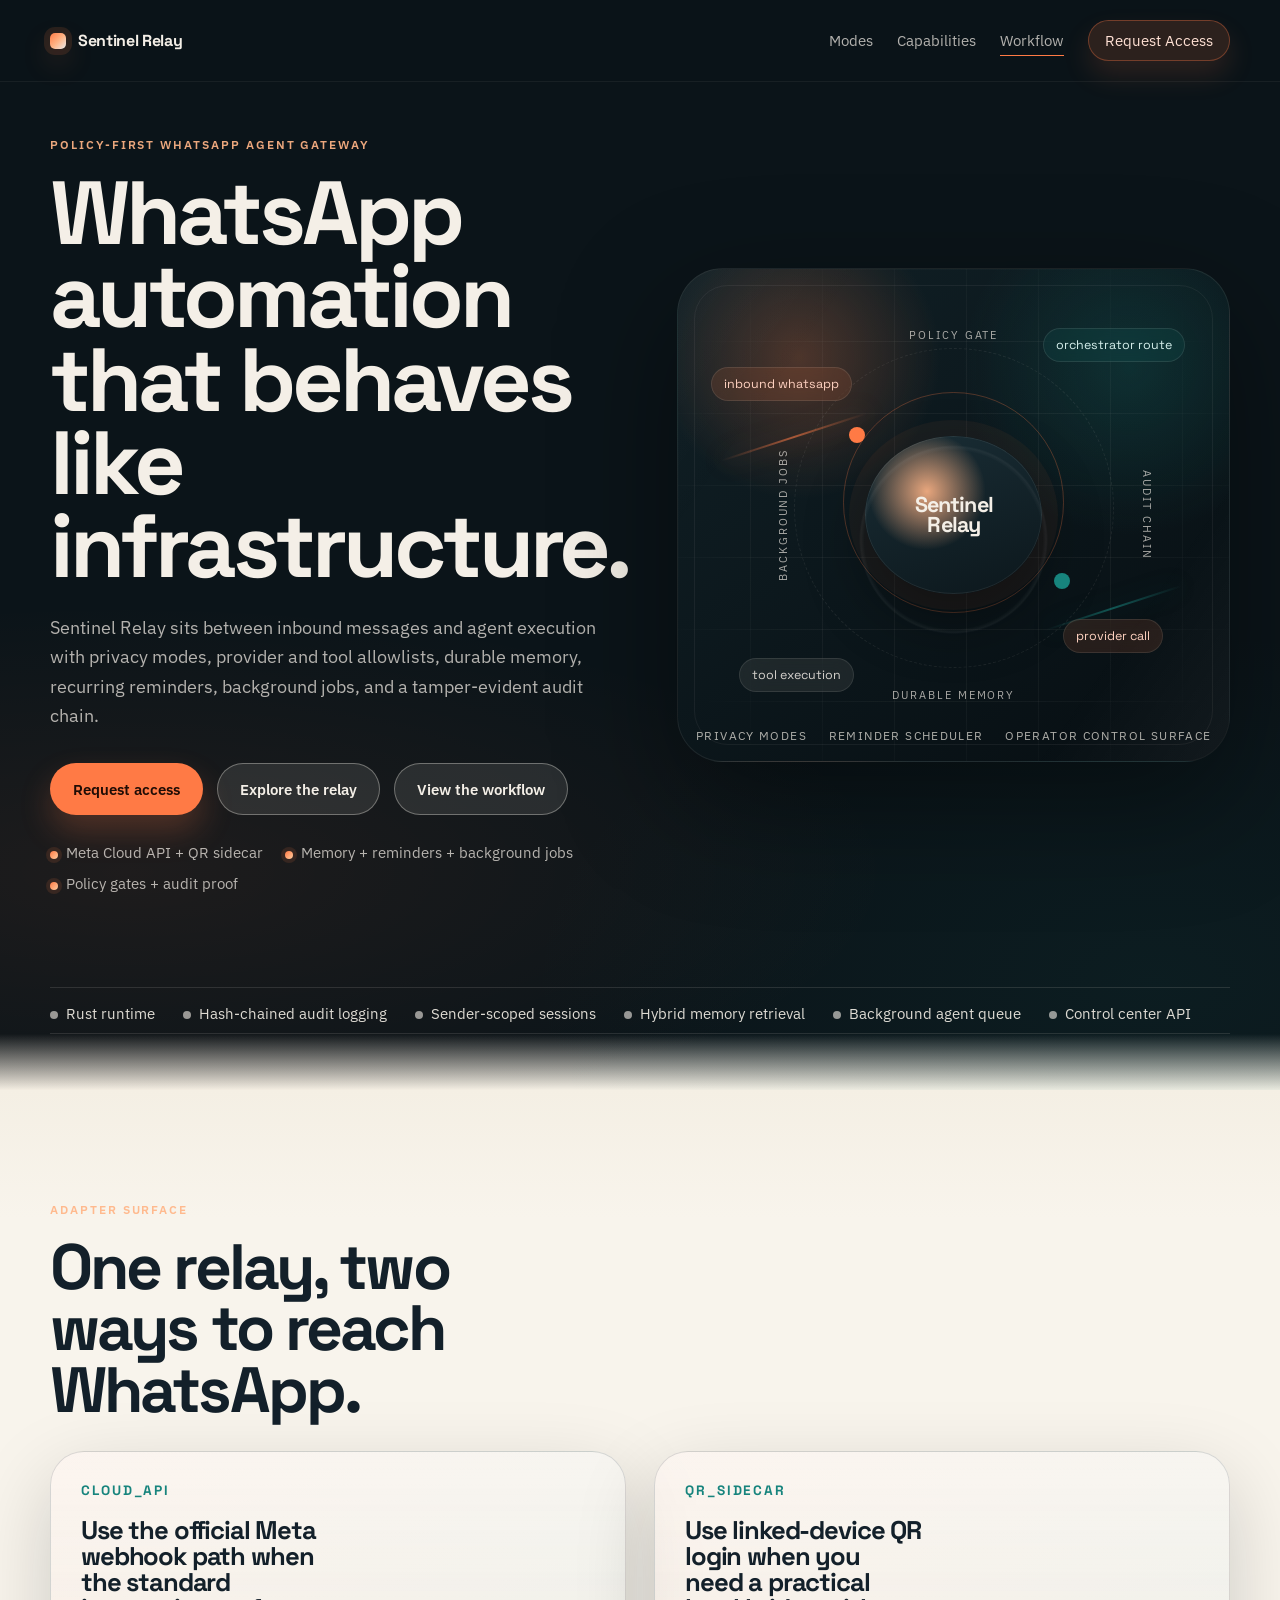
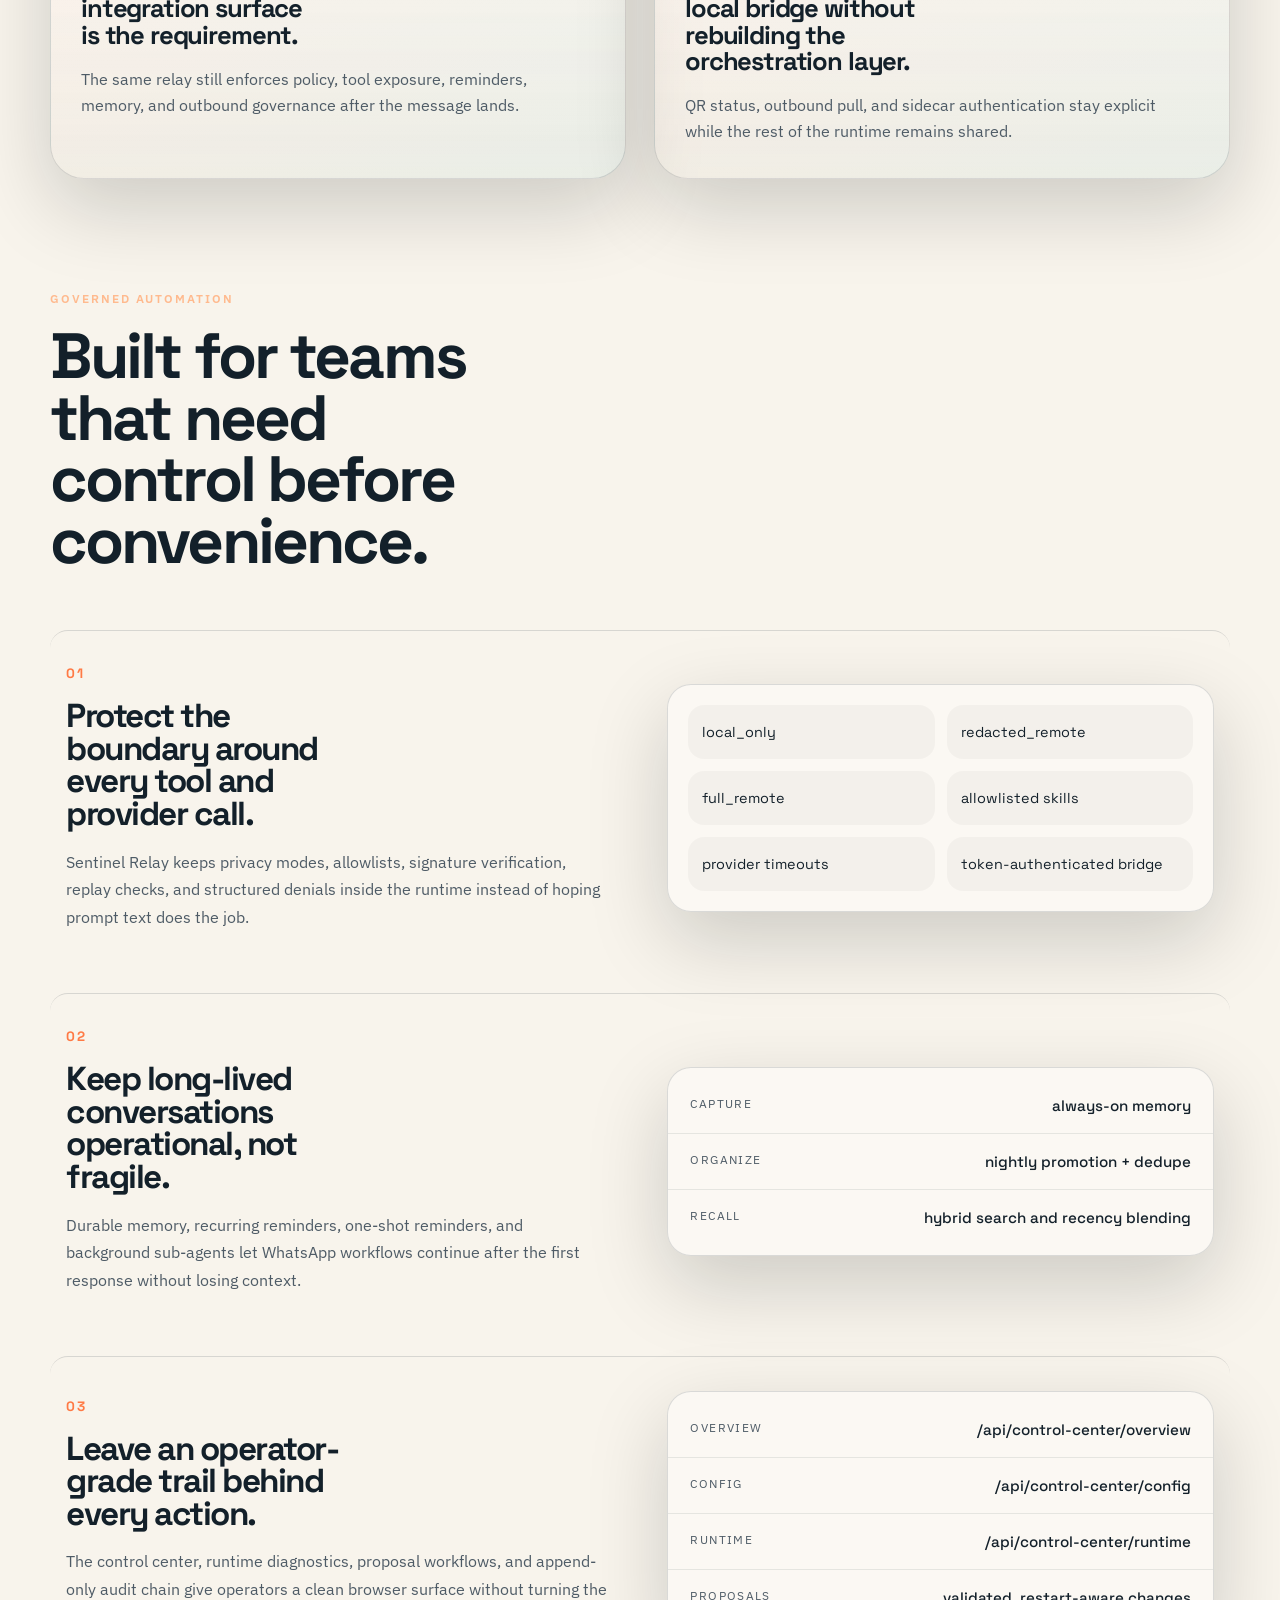
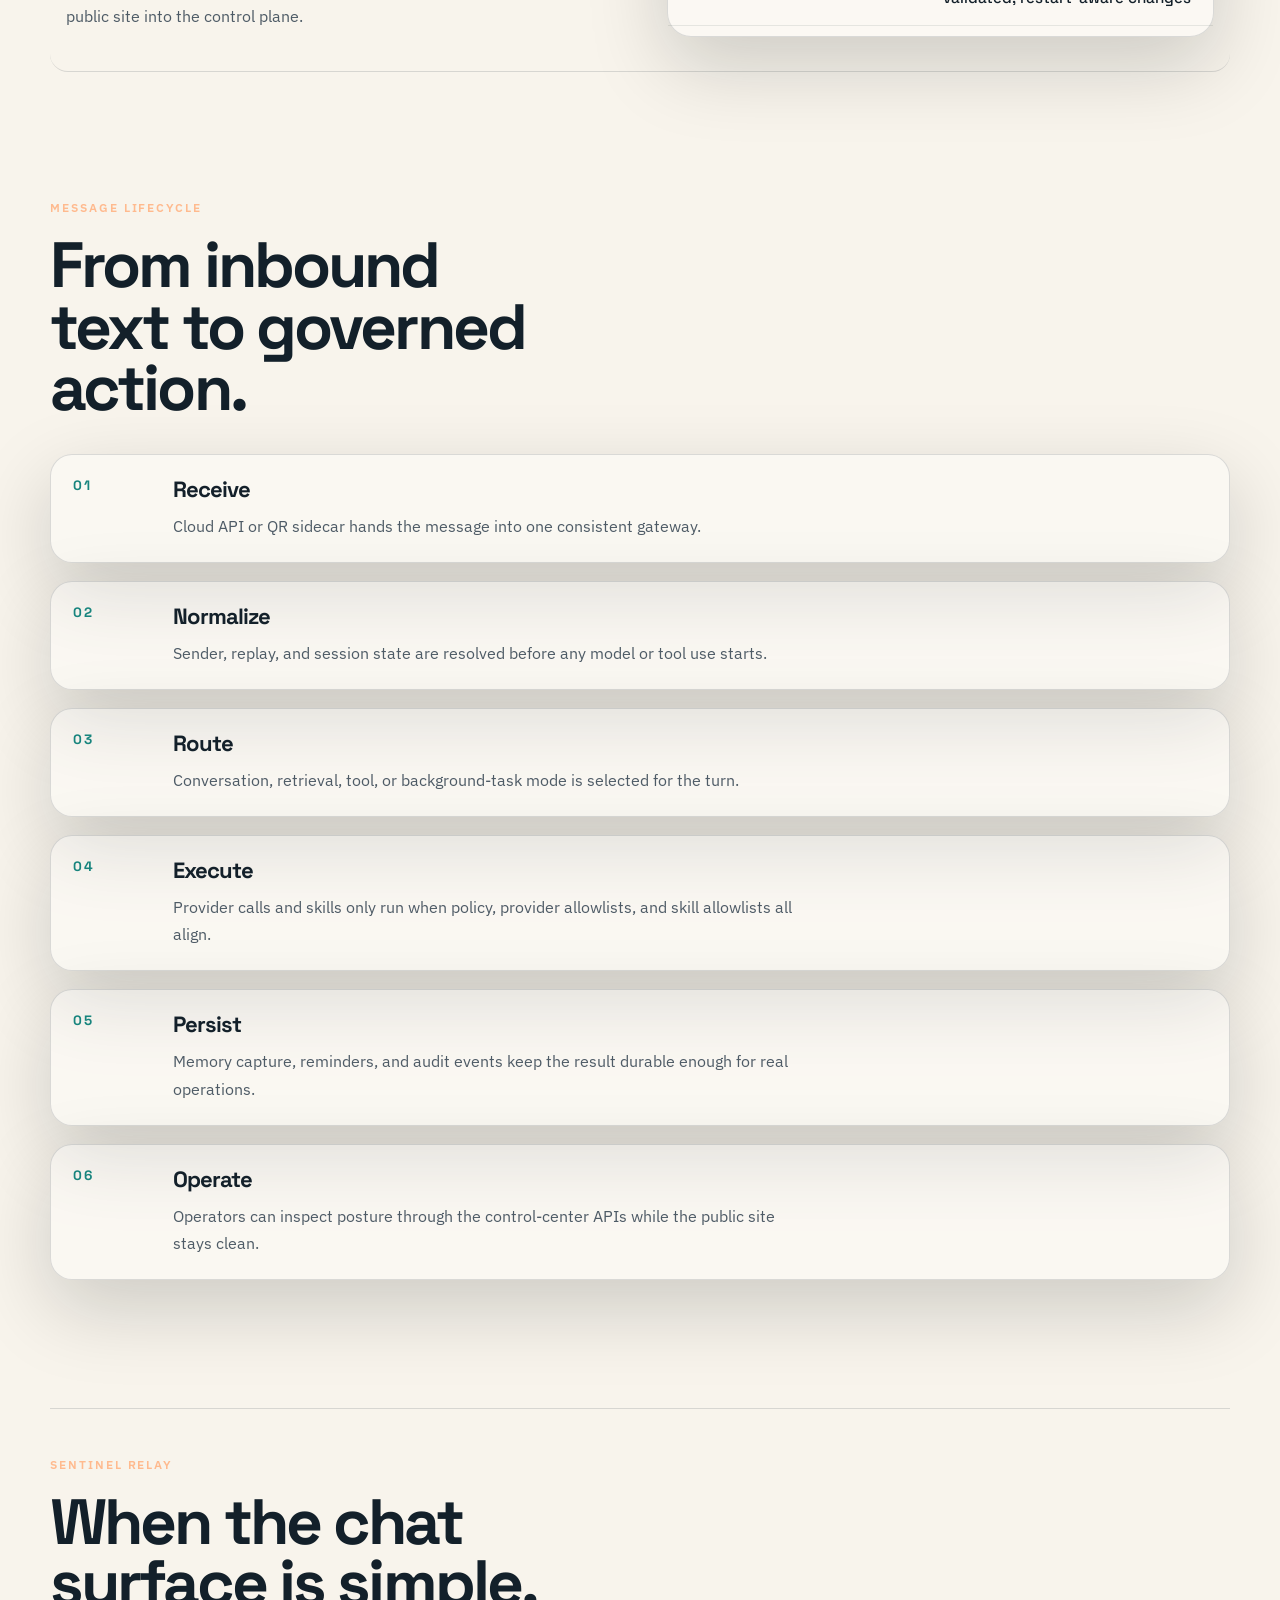
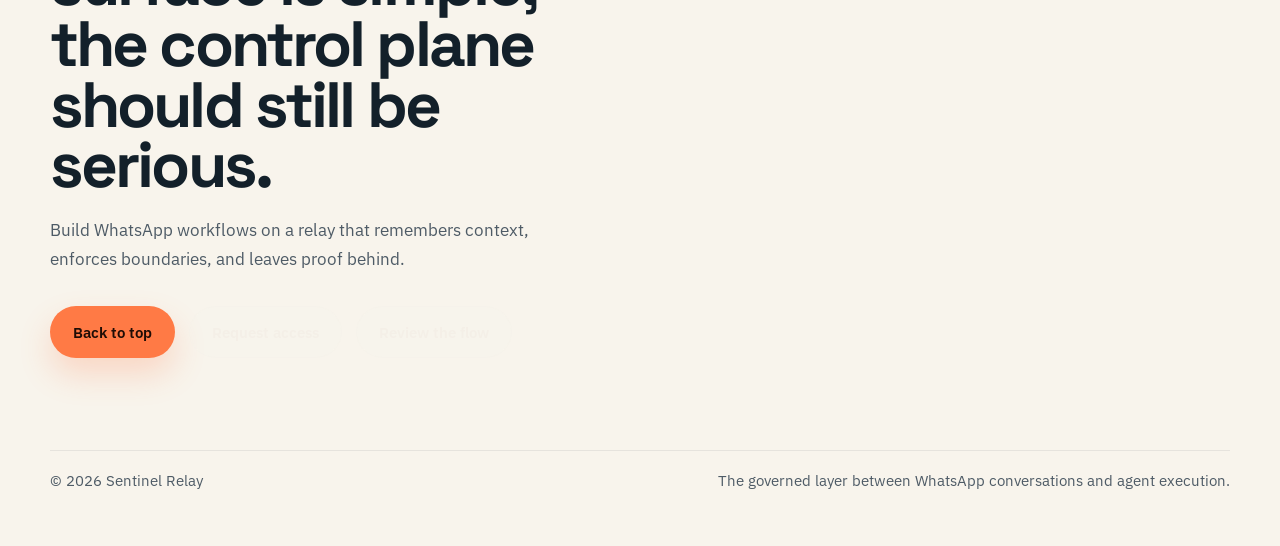
==== commit f4037591: "Highlight request access on homepage" ====
--- a/index.html
+++ b/index.html
@@ -47,7 +47,7 @@
                     <a href="#modes">Modes</a>
                     <a href="#capabilities">Capabilities</a>
                     <a href="#workflow">Workflow</a>
-                    <a href="/interest/">Request Access</a>
+                    <a class="nav-cta" href="/interest/">Request Access</a>
                 </nav>
             </header>
             <section class="hero">
@@ -60,8 +60,8 @@
                         and a tamper-evident audit chain.
                     </p>
                     <div class="cta-row">
-                        <a class="button button-primary" href="#capabilities">Explore the relay</a>
-                        <a class="button button-secondary" href="/interest/">Request access</a>
+                        <a class="button button-primary" href="/interest/">Request access</a>
+                        <a class="button button-secondary" href="#capabilities">Explore the relay</a>
                         <a class="button button-secondary" href="#workflow">View the workflow</a>
                     </div>
                     <ul class="hero-signals" aria-label="Key product attributes">
--- a/assets/style.css
+++ b/assets/style.css
@@ -135,6 +135,30 @@
     position: relative;
 }
 
+.site-nav .nav-cta {
+    padding: 10px 16px;
+    border-radius: 999px;
+    border: 1px solid rgba(255, 122, 69, 0.34);
+    background: rgba(255, 122, 69, 0.14);
+    color: #ffe1d4;
+    box-shadow: 0 14px 28px rgba(255, 122, 69, 0.14);
+    transition:
+        transform 180ms ease,
+        border-color 180ms ease,
+        background-color 180ms ease,
+        color 180ms ease,
+        box-shadow 180ms ease;
+}
+
+.site-nav .nav-cta:hover,
+.site-nav .nav-cta:focus-visible {
+    transform: translateY(-1px);
+    border-color: rgba(255, 122, 69, 0.52);
+    background: rgba(255, 122, 69, 0.22);
+    color: #fff0e9;
+    box-shadow: 0 18px 34px rgba(255, 122, 69, 0.2);
+}
+
 .site-nav a::after {
     content: "";
     position: absolute;
@@ -152,6 +176,10 @@
 .site-nav a:focus-visible::after,
 .site-nav a.is-active::after {
     transform: scaleX(1);
+}
+
+.site-nav .nav-cta::after {
+    display: none;
 }
 
 .hero {
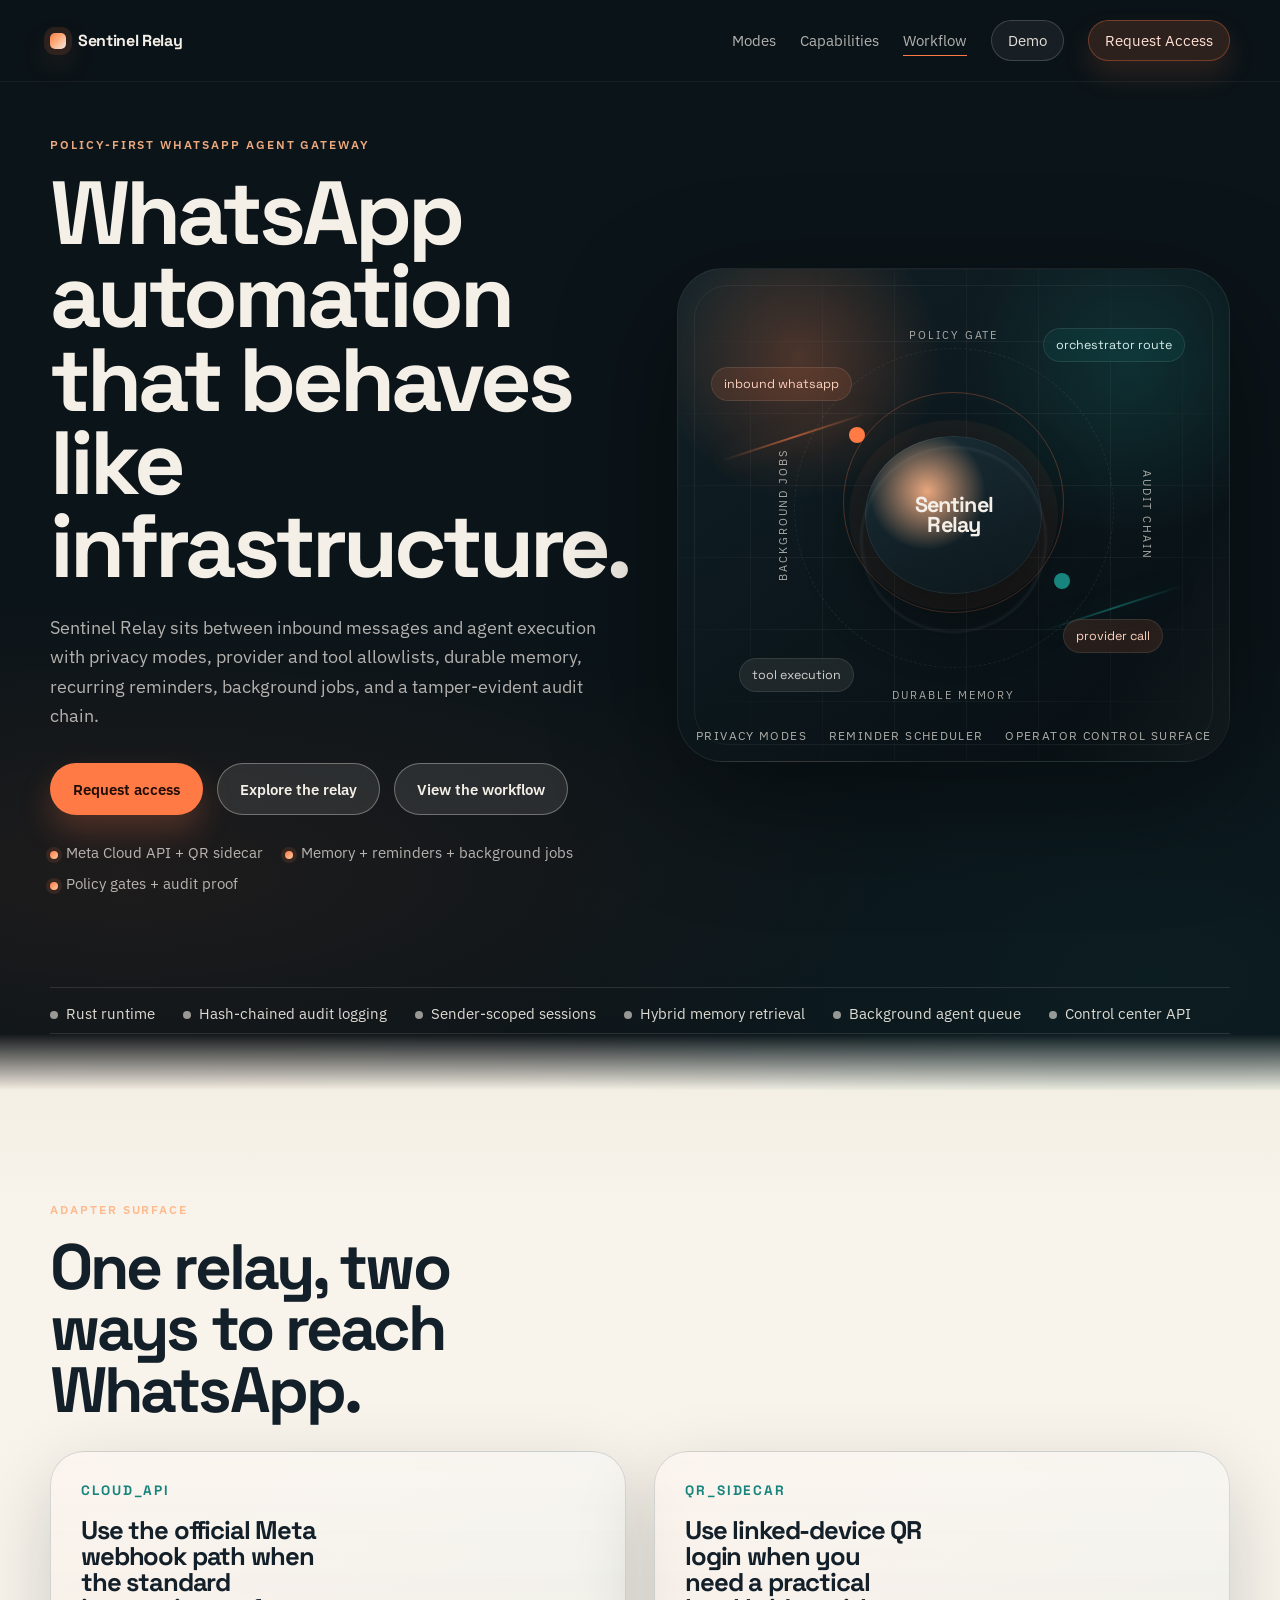
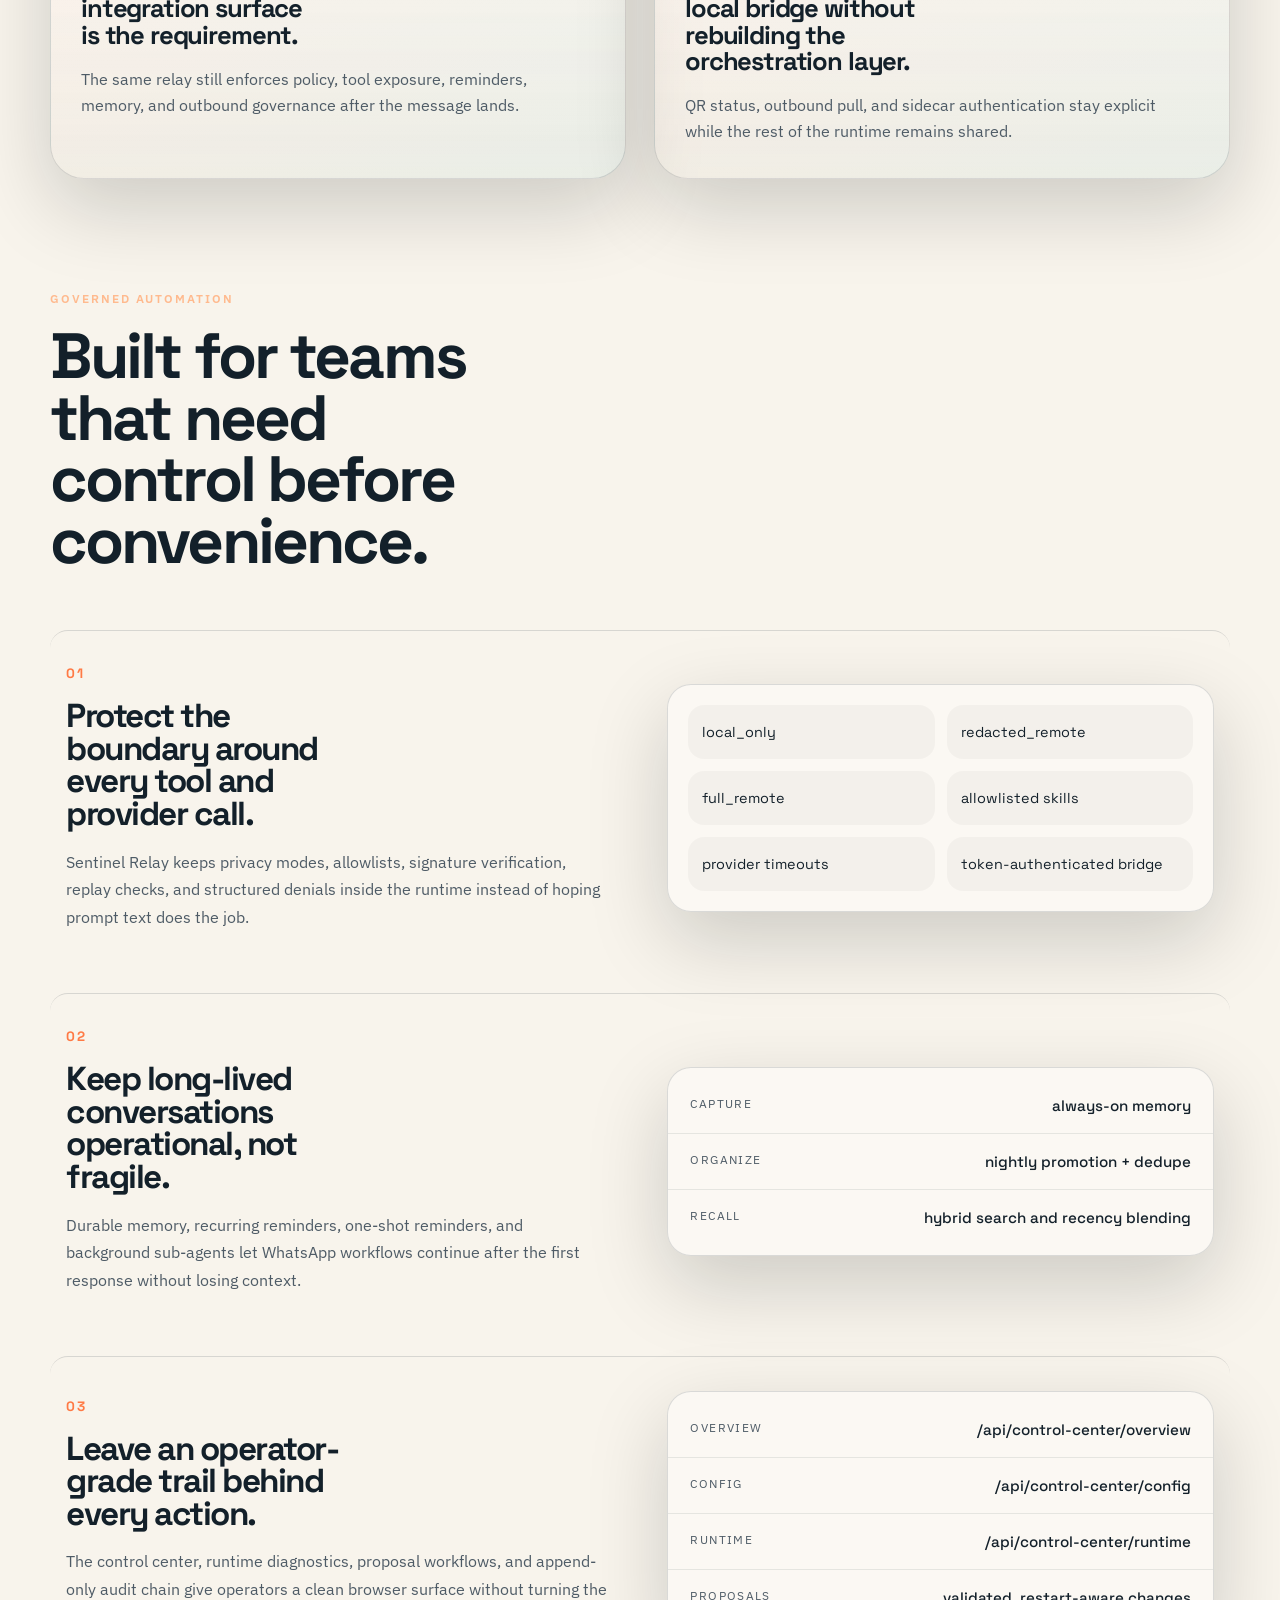
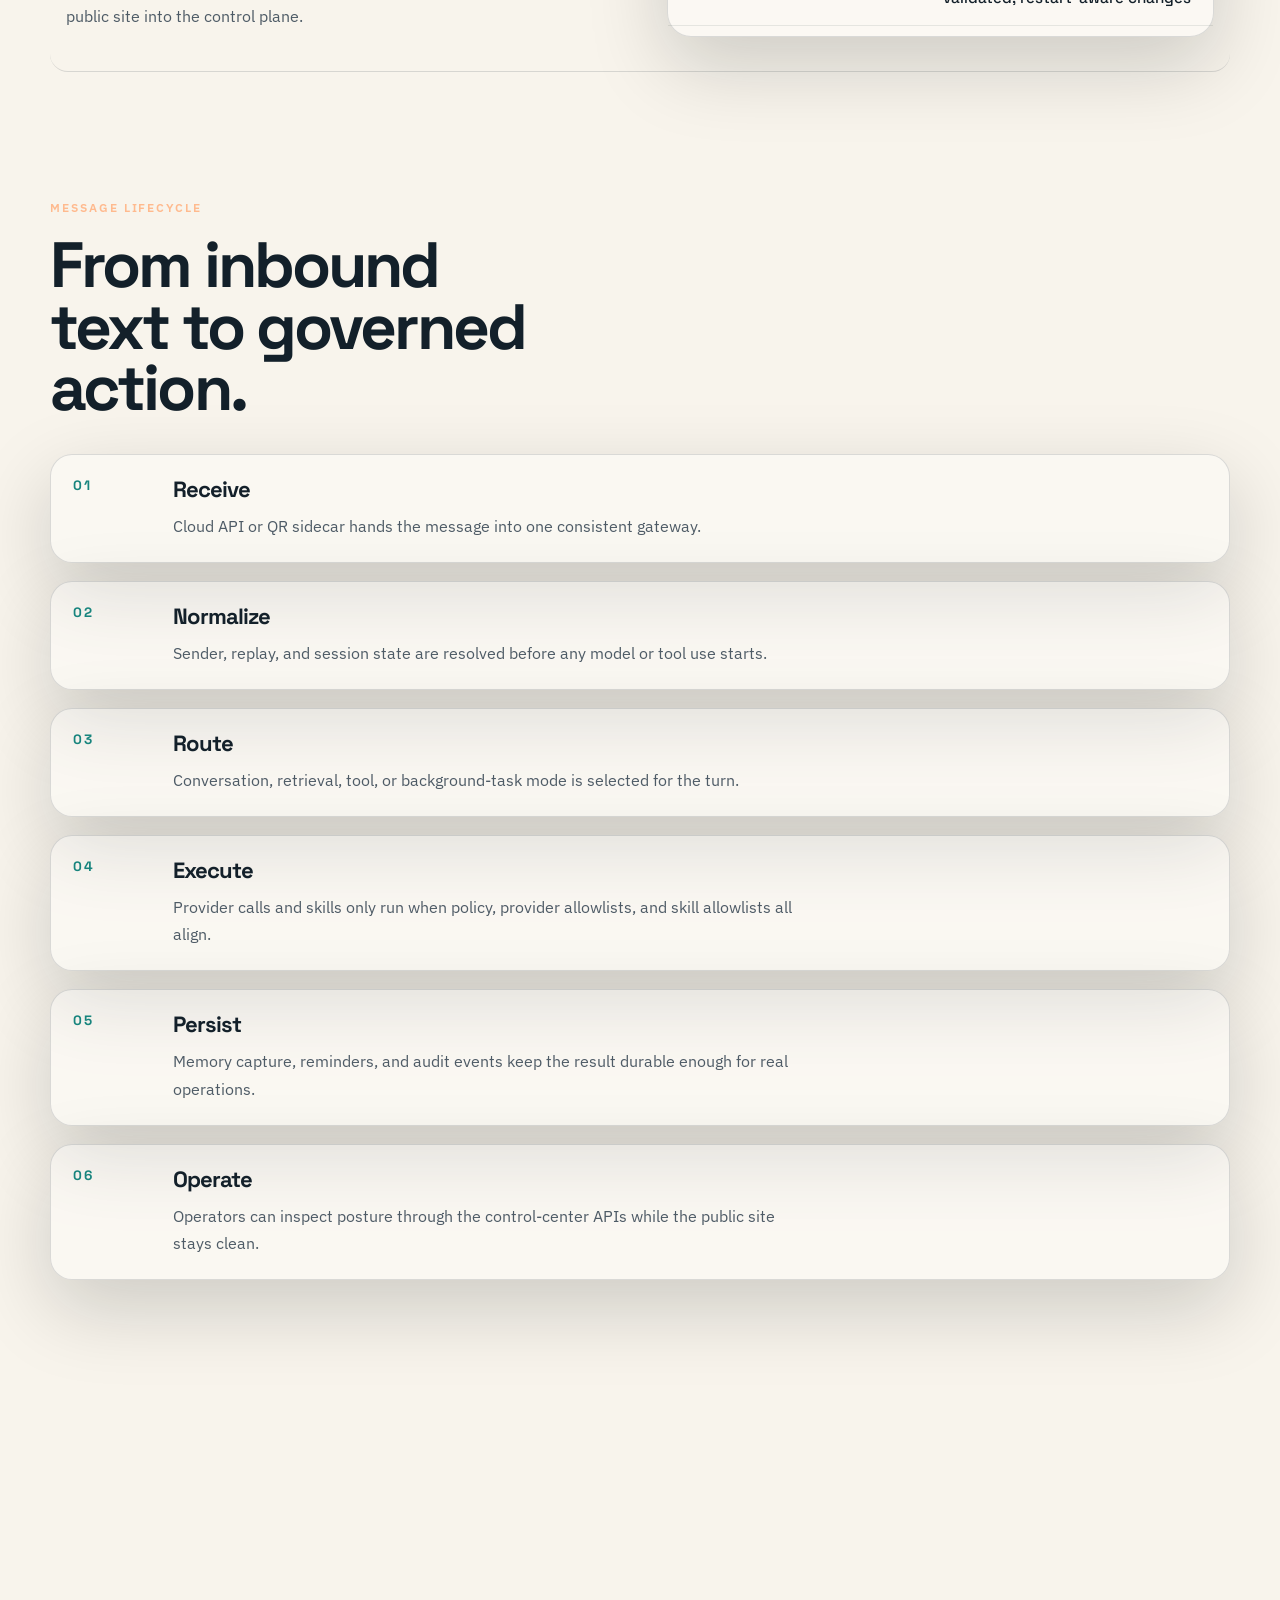
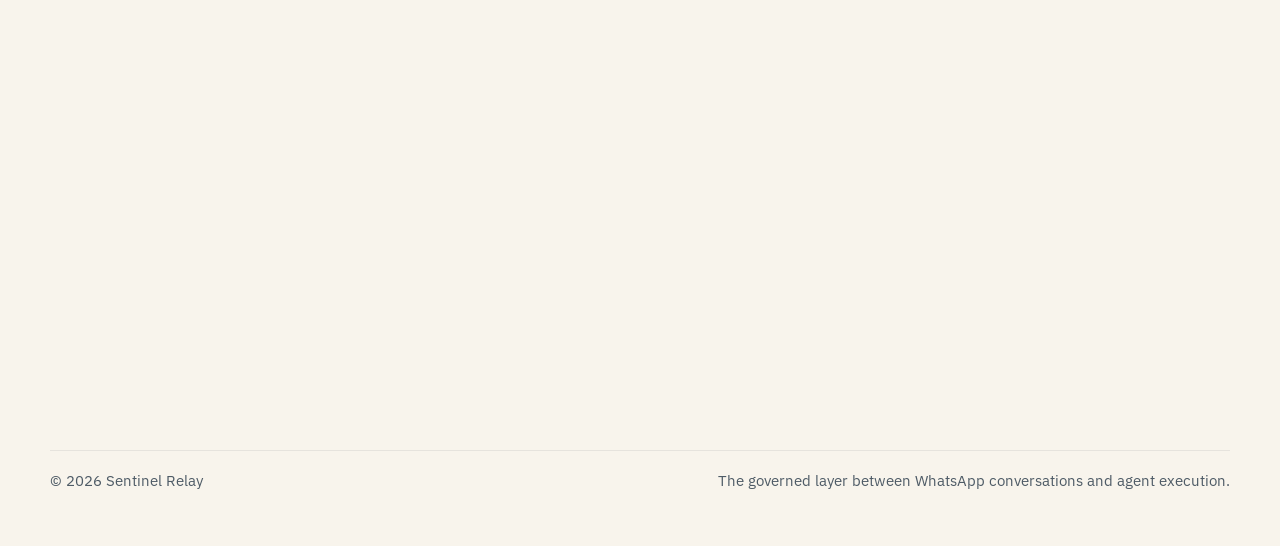
==== commit 516cb8e8: "Add demo link to homepage nav" ====
--- a/index.html
+++ b/index.html
@@ -47,6 +47,7 @@
                     <a href="#modes">Modes</a>
                     <a href="#capabilities">Capabilities</a>
                     <a href="#workflow">Workflow</a>
+                    <a class="nav-demo" href="https://demo.sentinelrelay.com" target="_blank" rel="noreferrer">Demo</a>
                     <a class="nav-cta" href="/interest/">Request Access</a>
                 </nav>
             </header>
--- a/assets/style.css
+++ b/assets/style.css
@@ -159,6 +159,27 @@
     box-shadow: 0 18px 34px rgba(255, 122, 69, 0.2);
 }
 
+.site-nav .nav-demo {
+    padding: 10px 16px;
+    border-radius: 999px;
+    border: 1px solid rgba(244, 239, 231, 0.18);
+    background: rgba(244, 239, 231, 0.06);
+    color: rgba(244, 239, 231, 0.92);
+    transition:
+        transform 180ms ease,
+        border-color 180ms ease,
+        background-color 180ms ease,
+        color 180ms ease;
+}
+
+.site-nav .nav-demo:hover,
+.site-nav .nav-demo:focus-visible {
+    transform: translateY(-1px);
+    border-color: rgba(244, 239, 231, 0.34);
+    background: rgba(244, 239, 231, 0.12);
+    color: #fff7f2;
+}
+
 .site-nav a::after {
     content: "";
     position: absolute;
@@ -179,6 +200,10 @@
 }
 
 .site-nav .nav-cta::after {
+    display: none;
+}
+
+.site-nav .nav-demo::after {
     display: none;
 }
 
